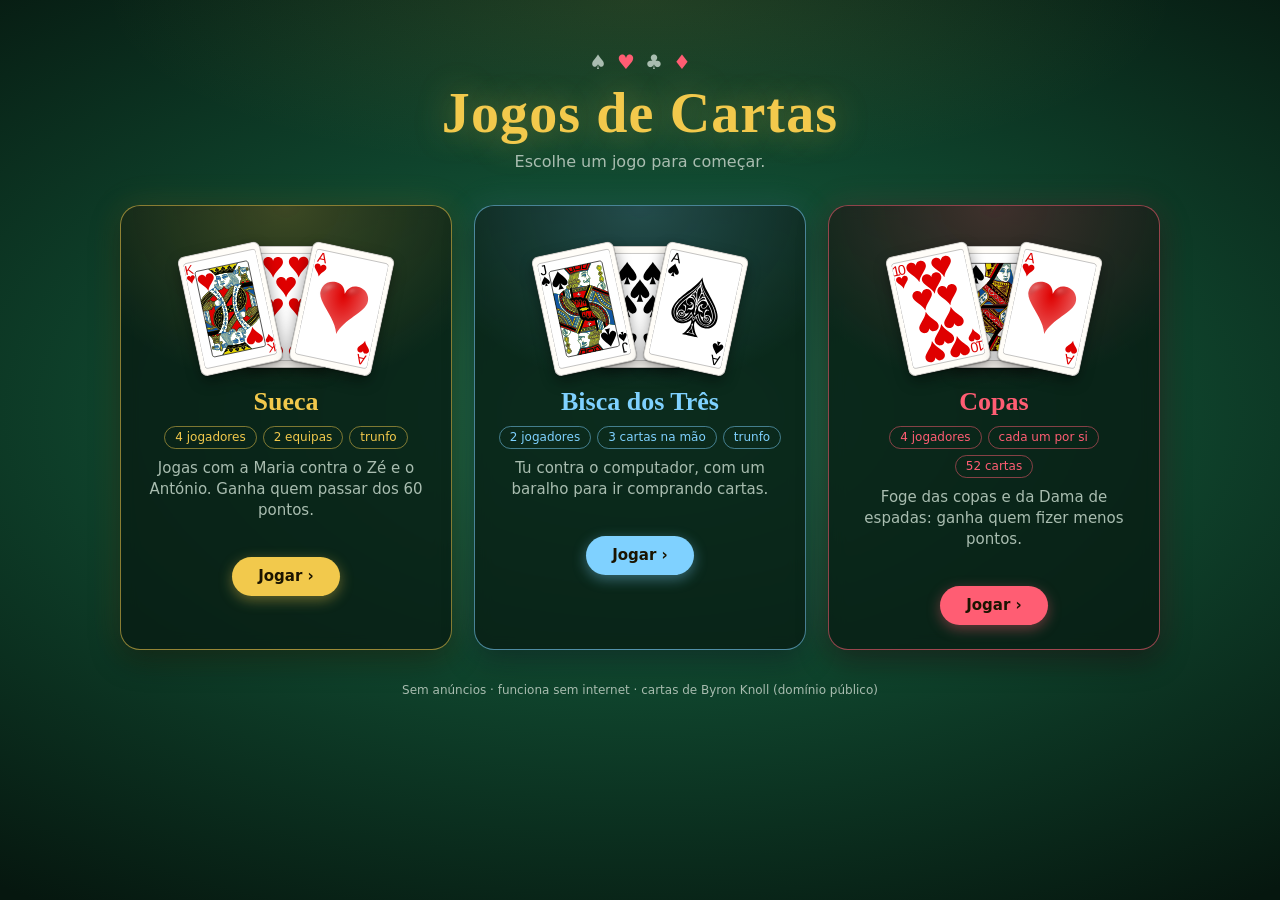
==== index.html @ 2466d824 "Jogos de cartas: Sueca, Bisca dos Três e Copas Web app estática com painel de escolha de jogo, sem a" ====
<!doctype html>
<html lang="pt-PT">
<head>
<meta charset="utf-8">
<meta name="viewport" content="width=device-width, initial-scale=1, viewport-fit=cover">
<meta name="theme-color" content="#06170f">
<title>Jogos de Cartas</title>
<link rel="stylesheet" href="style.css">
</head>
<body class="painel">

<header class="capa">
  <div class="naipes" aria-hidden="true">♠<b>♥</b>♣<b>♦</b></div>
  <h1>Jogos de Cartas</h1>
  <p>Escolhe um jogo para começar.</p>
</header>

<main class="jogos-lista">
  <a class="jogo sueca-t" href="sueca.html">
    <span class="leque" aria-hidden="true">
      <span class="carta"><img src="cartas/king_of_hearts.svg" alt=""></span>
      <span class="carta"><img src="cartas/7_of_hearts.svg" alt=""></span>
      <span class="carta"><img src="cartas/ace_of_hearts.svg" alt=""></span>
    </span>
    <span class="info">
      <h2>Sueca</h2>
      <span class="chips"><i>4 jogadores</i><i>2 equipas</i><i>trunfo</i></span>
      <p>Jogas com a Maria contra o Zé e o António. Ganha quem passar dos 60 pontos.</p>
      <span class="guardado" id="res-sueca"></span>
      <span class="jogar">Jogar ›</span>
    </span>
  </a>

  <a class="jogo bisca-t" href="bisca.html">
    <span class="leque" aria-hidden="true">
      <span class="carta"><img src="cartas/jack_of_spades.svg" alt=""></span>
      <span class="carta"><img src="cartas/7_of_spades.svg" alt=""></span>
      <span class="carta"><img src="cartas/ace_of_spades.svg" alt=""></span>
    </span>
    <span class="info">
      <h2>Bisca dos Três</h2>
      <span class="chips"><i>2 jogadores</i><i>3 cartas na mão</i><i>trunfo</i></span>
      <p>Tu contra o computador, com um baralho para ir comprando cartas.</p>
      <span class="guardado" id="res-bisca"></span>
      <span class="jogar">Jogar ›</span>
    </span>
  </a>

  <a class="jogo copas-t" href="copas.html">
    <span class="leque" aria-hidden="true">
      <span class="carta"><img src="cartas/10_of_hearts.svg" alt=""></span>
      <span class="carta"><img src="cartas/queen_of_spades.svg" alt=""></span>
      <span class="carta"><img src="cartas/ace_of_hearts.svg" alt=""></span>
    </span>
    <span class="info">
      <h2>Copas</h2>
      <span class="chips"><i>4 jogadores</i><i>cada um por si</i><i>52 cartas</i></span>
      <p>Foge das copas e da Dama de espadas: ganha quem fizer menos pontos.</p>
      <span class="guardado" id="res-copas"></span>
      <span class="jogar">Jogar ›</span>
    </span>
  </a>
</main>

<footer class="rodape">Sem anúncios · funciona sem internet · cartas de Byron Knoll (domínio público)</footer>

<script>
  // Mostra o resultado guardado de cada jogo, se houver um a decorrer.
  const guardado = (chave) => { try { return JSON.parse(localStorage.getItem(chave)); } catch { return null; } };
  const mostrar = (id, texto) => { document.getElementById(id).textContent = `A decorrer: ${texto}`; };
  for (const [chave, id, a, b] of [['sueca-v1', 'res-sueca', 'Nós', 'Eles'], ['bisca-v1', 'res-bisca', 'Tu', 'PC']]) {
    const d = guardado(chave);
    if (d && Array.isArray(d.jogos) && d.jogos[0] + d.jogos[1] > 0) mostrar(id, `${a} ${d.jogos[0] | 0} – ${d.jogos[1] | 0} ${b}`);
  }
  const copas = guardado('copas-v1');
  if (copas && Array.isArray(copas.totais) && copas.ronda > 0) mostrar('res-copas', `ronda ${(copas.ronda | 0) + 1} · tens ${copas.totais[0] | 0} pontos`);
</script>
</body>
</html>
---- style.css ----
:root {
  --fundo: #06170f;
  --painel: rgba(8, 28, 19, .8);
  --linha: rgba(255, 255, 255, .14);
  --texto: #f3efe2;
  --texto-suave: #a9bdb0;
  --ouro: #f2c94c;
  --nos: #7fd1ff;
  --eles: #ffab91;
  --perigo: #ff7b6b;
  --copas: #ff5d73;
  --carta-fundo: #fffdf8;
  --tom: var(--ouro);
  --serifa: Georgia, "Times New Roman", serif;
  --cw: clamp(48px, min(13vw, (100dvh - 390px) * 0.2), 124px);
}

/* Derivados de --cw, recalculados em cada elemento para que cartas pequenas mantenham a proporção. */
* {
  box-sizing: border-box;
  --ch: calc(var(--cw) * 1.4523);
  --raio: calc(var(--cw) * 0.085);
}

html, body { height: 100%; margin: 0; }

body {
  display: grid;
  grid-template-rows: auto 1fr auto auto;
  height: 100dvh;
  overflow: hidden;
  background:
    radial-gradient(ellipse 60% 28% at 50% 0%, rgba(242, 201, 76, .1), transparent 70%),
    radial-gradient(ellipse 85% 65% at 50% 46%, #1c6d47 0%, #0f432c 48%, var(--fundo) 100%),
    var(--fundo);
  background-attachment: fixed;
  color: var(--texto);
  font: 15px/1.4 system-ui, -apple-system, "Segoe UI", Roboto, sans-serif;
  -webkit-tap-highlight-color: transparent;
  user-select: none;
}

button { font: inherit; color: inherit; cursor: pointer; }
button:focus-visible, a:focus-visible { outline: 3px solid var(--ouro); outline-offset: 2px; }

/* ---------- Painéis de vidro (o mesmo estilo dos ecrãs de fim de partida) ---------- */
.trunfo, .placar, .passe, .jogo, dialog {
  border: 1.5px solid color-mix(in srgb, var(--tom) 55%, transparent);
  border-radius: 16px;
  background:
    radial-gradient(ellipse 90% 55% at 50% 0%, color-mix(in srgb, var(--tom) 22%, transparent), transparent 75%),
    var(--painel);
  box-shadow: 0 10px 30px rgba(0, 0, 0, .45), 0 0 34px color-mix(in srgb, var(--tom) 14%, transparent);
  backdrop-filter: blur(8px);
}

/* ---------- Barra superior ---------- */
.barra {
  display: flex;
  align-items: center;
  justify-content: space-between;
  flex-wrap: wrap;
  gap: 6px 16px;
  padding: 9px 16px;
  background: rgba(4, 16, 10, .72);
  border-bottom: 1px solid rgba(242, 201, 76, .28);
  box-shadow: 0 4px 18px rgba(0, 0, 0, .35);
  backdrop-filter: blur(10px);
  z-index: 2;
}
.marca { display: flex; align-items: center; gap: 12px; }
.barra h1 {
  margin: 0;
  font: 700 23px/1 var(--serifa);
  letter-spacing: .03em;
  color: var(--ouro);
  text-shadow: 0 0 18px rgba(242, 201, 76, .35);
}
.voltar, .acoes button {
  padding: 6px 12px;
  border: 1px solid var(--linha);
  border-radius: 999px;
  background: rgba(255, 255, 255, .06);
  color: var(--texto);
  font-size: 13px;
  text-decoration: none;
  white-space: nowrap;
  transition: background .15s, border-color .15s, color .15s, transform .15s;
}
.voltar:hover, .acoes button:hover:not(:disabled) {
  background: rgba(242, 201, 76, .12);
  border-color: var(--ouro);
  color: var(--ouro);
}
.acoes button:active:not(:disabled) { transform: scale(.96); }
.acoes { display: flex; gap: 6px; }
.acoes button:disabled { opacity: .38; cursor: default; }

/* ---------- Cartas ---------- */
.carta {
  display: block;
  width: var(--cw);
  height: var(--ch);
  padding: calc(var(--cw) * 0.05);
  border: 1px solid rgba(0, 0, 0, .22);
  border-radius: var(--raio);
  background: var(--carta-fundo);
  box-shadow: 0 1px 1px rgba(0, 0, 0, .3), 0 6px 14px rgba(0, 0, 0, .38);
  flex: none;
}
.carta img { display: block; width: 100%; height: 100%; pointer-events: none; }
.carta.mini { --cw: clamp(54px, 11dvh, 78px); }

.costas {
  display: grid;
  place-items: center;
  width: calc(var(--cw) * 0.55);
  height: calc(var(--ch) * 0.55);
  border: 2px solid rgba(255, 253, 248, .92);
  border-radius: calc(var(--raio) * 0.7);
  background:
    repeating-linear-gradient(45deg, transparent 0 4px, rgba(255, 255, 255, .14) 4px 5px),
    repeating-linear-gradient(-45deg, transparent 0 4px, rgba(255, 255, 255, .14) 4px 5px),
    linear-gradient(150deg, #b12a3d, #6a1320);
  box-shadow: 0 6px 14px rgba(0, 0, 0, .4), 2px 2px 0 -1px #6d1620, 4px 4px 0 -2px #4c0e16;
}
.costas b {
  min-width: 1.7em;
  padding: 1px 5px;
  border-radius: 999px;
  background: rgba(0, 0, 0, .62);
  font-size: 12px;
  text-align: center;
}
.costas.vazio { visibility: hidden; }
.costas.grande { width: var(--cw); height: var(--ch); border-radius: var(--raio); }
.costas.grande b { font-size: 14px; }

/* ---------- Mesa ---------- */
.mesa {
  position: relative;
  display: grid;
  grid-template-columns: minmax(0, 1fr) auto minmax(0, 1fr);
  grid-template-rows: auto 1fr;
  align-items: center;
  justify-items: center;
  gap: 6px;
  padding: 10px 16px 0;
  min-height: 0;
}
.lugar { display: flex; align-items: center; gap: 8px; }
.lugar.topo { grid-column: 1 / -1; grid-row: 1; }
.lugar.esquerda, .lugar.direita { flex-direction: column; }
.lugar.esquerda { grid-column: 1; grid-row: 2; }
.lugar.direita { grid-column: 3; grid-row: 2; }

.nome, .estado {
  padding: 4px 13px;
  border: 1.5px solid var(--linha);
  border-radius: 999px;
  background: rgba(4, 16, 10, .62);
  font-weight: 600;
  backdrop-filter: blur(6px);
  transition: border-color .2s, box-shadow .2s, color .2s;
}
.nome { white-space: nowrap; }
.nome small { font-weight: 400; color: var(--texto-suave); }
.lugar.ativo .nome, .eu.ativo .estado {
  border-color: var(--ouro);
  color: var(--ouro);
  animation: pulsa 1.4s ease-in-out infinite;
}
.lugar.ativo .nome small { color: inherit; opacity: .8; }
@keyframes pulsa {
  0%, 100% { box-shadow: 0 0 8px rgba(242, 201, 76, .35); }
  50% { box-shadow: 0 0 20px rgba(242, 201, 76, .75); }
}

.vaza {
  grid-column: 2;
  grid-row: 2;
  position: relative;
  width: calc(var(--cw) * 3.3);
  height: calc(var(--ch) * 2.15);
}
/* Anel decorativo no centro da mesa. */
.vaza::before {
  content: "";
  position: absolute;
  inset: calc(var(--ch) * -0.3) calc(var(--cw) * -1.1);
  border: 1px solid rgba(242, 201, 76, .16);
  border-radius: 50%;
  background: radial-gradient(ellipse, rgba(255, 255, 255, .06), transparent 68%);
  box-shadow: inset 0 0 50px rgba(0, 0, 0, .22);
  pointer-events: none;
}
.vaza.dupla { width: calc(var(--cw) * 1.2); }
.vaza.dupla::before { inset: calc(var(--ch) * -0.3) calc(var(--cw) * -2.3); }

.slot { position: absolute; transition: transform .4s ease-in, opacity .4s ease-in; }
.slot.s0 { left: 50%; bottom: 0; margin-left: calc(var(--cw) / -2); }
.slot.s2 { left: 50%; top: 0; margin-left: calc(var(--cw) / -2); }
.slot.s1 { right: 0; top: 50%; margin-top: calc(var(--ch) / -2); }
.slot.s3 { left: 0; top: 50%; margin-top: calc(var(--ch) / -2); }

.slot .carta { animation: entra .3s cubic-bezier(.2, 1.2, .4, 1) both; transition: box-shadow .2s, transform .2s; }
.slot.s0 .carta { --de: 0, 90%; }
.slot.s1 .carta { --de: 110%, 0; }
.slot.s2 .carta { --de: 0, -90%; }
.slot.s3 .carta { --de: -110%, 0; }
@keyframes entra {
  from { transform: translate(var(--de)) scale(.9); opacity: 0; }
}
.slot.ganha { z-index: 1; }
.slot.ganha .carta {
  transform: scale(1.06);
  box-shadow: 0 0 0 3px var(--ouro), 0 0 26px rgba(242, 201, 76, .7), 0 8px 18px rgba(0, 0, 0, .5);
}

.vaza.recolhe .slot { opacity: 0; }
.vaza.para-0 .slot { transform: translateY(calc(var(--ch) * 1.2)) scale(.6); }
.vaza.para-1 .slot { transform: translateX(calc(var(--cw) * 2)) scale(.6); }
.vaza.para-2 .slot { transform: translateY(calc(var(--ch) * -1.2)) scale(.6); }
.vaza.para-3 .slot { transform: translateX(calc(var(--cw) * -2)) scale(.6); }

.trunfo {
  grid-column: 3;
  grid-row: 1;
  justify-self: end;
  align-self: start;
  display: flex;
  flex-direction: column;
  align-items: center;
  gap: 6px;
  padding: 10px 14px;
  font-size: 15px;
  text-align: center;
}
.trunfo .rotulo, .passe .rotulo {
  font-size: 13px;
  font-weight: 700;
  text-transform: uppercase;
  letter-spacing: .12em;
  color: var(--tom);
}
.trunfo .detalhe { color: var(--texto-suave); max-width: 15em; white-space: nowrap; }

/* ---------- Jogador ---------- */
.eu { display: flex; flex-direction: column; align-items: center; padding: 0 16px 10px; }
.estado { margin: 6px 0 8px; min-height: 1.4em; text-align: center; }

.mao {
  --passo: min(var(--cw) * 0.66, (100vw - 32px - var(--cw)) / var(--espacos, 9));
  display: flex;
  justify-content: center;
  width: 100%;
  min-height: var(--ch);
  padding-top: calc(var(--ch) * 0.12);
}
.mao .carta {
  position: relative; /* as cartas escurecidas usam filter; sem isto ficavam por cima das jogáveis */
  margin-left: calc(var(--passo) - var(--cw));
  transition: transform .14s, filter .14s, box-shadow .14s;
  cursor: default;
}
.mao .carta:first-child { margin-left: 0; }
.mao .carta.jogavel { cursor: pointer; transform: translateY(-5%); z-index: 1; }
.mao .carta.jogavel:hover,
.mao .carta.jogavel:focus-visible {
  transform: translateY(-16%);
  z-index: 2;
  box-shadow: 0 0 0 2px var(--ouro), 0 0 22px rgba(242, 201, 76, .55), 0 14px 24px rgba(0, 0, 0, .45);
}
.mao .carta.proibida { filter: brightness(.5) saturate(.6); }
.mao .carta.recebida { box-shadow: 0 0 0 3px var(--nos), 0 0 20px rgba(127, 209, 255, .6), 0 6px 14px rgba(0, 0, 0, .4); }
.mao .carta.nova { animation: compra .35s ease-out; }
@keyframes compra {
  from { transform: translateY(-60%); opacity: 0; }
}
.mao.dar .carta { animation: dar .3s cubic-bezier(.2, 1.1, .4, 1) both; animation-delay: calc(var(--i, 0) * 30ms); }
@keyframes dar {
  from { transform: translateY(70%) rotate(8deg); opacity: 0; }
}

/* ---------- Pontuação (fundo da janela) ---------- */
.placar {
  display: flex;
  align-items: center;
  justify-content: center;
  flex-wrap: wrap;
  gap: 6px 18px;
  width: fit-content;
  max-width: calc(100vw - 20px);
  margin: 0 auto max(10px, env(safe-area-inset-bottom));
  padding: 8px 22px 10px;
}
.equipa { display: flex; align-items: baseline; gap: 12px; }
.equipa.eles { flex-direction: row-reverse; }
.equipa .rotulo { font-size: 15px; font-weight: 700; text-transform: uppercase; letter-spacing: .1em; }
.equipa .pontos { font: 700 34px/1 var(--serifa); font-variant-numeric: tabular-nums; }
.equipa .pontos small { margin-left: 4px; font: 600 14px/1 system-ui, sans-serif; color: var(--texto-suave); }
.equipa .jogos {
  align-self: center;
  padding: 2px 10px;
  border: 1.5px solid currentColor;
  border-radius: 999px;
  font-size: 13px;
  white-space: nowrap;
}
.equipa .jogos::before { content: "Jogos "; opacity: .8; }
.equipa.nos { color: var(--nos); }
.equipa.eles { color: var(--eles); }
.sep { color: var(--texto-suave); }
.placar > .sep { font-size: 24px; }

.placar-barra {
  position: relative;
  display: flex;
  justify-content: space-between;
  flex-basis: 100%;
  height: 6px;
  border-radius: 999px;
  background: rgba(255, 255, 255, .12);
  overflow: hidden;
}
.placar-barra span { height: 100%; transition: width .5s cubic-bezier(.2, .8, .2, 1); }
.placar-barra span:first-child { background: var(--nos); }
.placar-barra span:nth-child(2) { background: var(--eles); }
.placar-barra i { position: absolute; left: 50%; top: 0; width: 2px; height: 100%; margin-left: -1px; background: rgba(255, 255, 255, .7); }

/* Copas: quatro jogadores, cada um por si. */
.placar.quatro { gap: 6px 26px; padding: 8px 26px; }
.jog { display: flex; flex-direction: column; align-items: center; min-width: 58px; color: var(--texto); }
.jog.eu { color: var(--nos); }
.jog .rotulo { font-size: 12px; font-weight: 700; text-transform: uppercase; letter-spacing: .1em; opacity: .85; }
.jog .total { font: 700 30px/1.05 var(--serifa); font-variant-numeric: tabular-nums; }
.jog .ronda { font-size: 13px; color: var(--texto-suave); font-variant-numeric: tabular-nums; }
.jog .ronda.tem { color: var(--copas); font-weight: 700; }

/* ---------- Bisca dos Três ---------- */
.bisca .mao { --passo: calc(var(--cw) * 1.12); }
.baralho {
  grid-column: 1;
  grid-row: 2;
  justify-self: end;
  margin-right: calc(var(--cw) * 0.4);
  position: relative;
  z-index: 1;
  width: calc(var(--cw) * 1.75);
  height: var(--ch);
}
.baralho .costas { position: absolute; left: 0; top: 0; }
.baralho .carta {
  position: absolute;
  left: calc(var(--cw) * 0.55);
  top: 0;
  transform: rotate(90deg);
}
.baralho.so-trunfo .costas, .baralho.vazio { visibility: hidden; }
.baralho.so-trunfo .carta { visibility: visible; }

/* ---------- Copas ---------- */
.copas { --tom: var(--copas); }
.copas .mao { --espacos: 12; }
.coracao {
  font-size: clamp(40px, 9dvh, 64px);
  line-height: 1;
  color: rgba(255, 255, 255, .22);
  transition: color .4s, text-shadow .4s, transform .4s;
}
.coracao.aberta {
  color: var(--copas);
  text-shadow: 0 0 22px rgba(255, 93, 115, .8);
  transform: scale(1.12);
}

/* Quadro com as cartas escolhidas para passar, no centro da mesa. */
.passe {
  --tom: var(--ouro);
  grid-column: 2;
  grid-row: 2;
  z-index: 1;
  display: flex;
  flex-direction: column;
  align-items: center;
  gap: 12px;
  padding: 14px 18px 16px;
  animation: fim-entra .3s cubic-bezier(.2, 1.3, .4, 1) both;
}
.passe[hidden] { display: none; }
.passe-cartas { display: flex; gap: calc(var(--cw) * 0.14); }
.passe-slot {
  width: var(--cw);
  height: var(--ch);
  border: 2px dashed rgba(255, 255, 255, .3);
  border-radius: var(--raio);
  background: rgba(255, 255, 255, .04);
}
.passe-slot.cheio { border-color: transparent; background: none; }
.passe-slot .carta {
  --de: 0, 70%;
  margin: -2px;
  cursor: pointer;
  animation: entra .25s cubic-bezier(.2, 1.2, .4, 1) both;
  transition: transform .14s, box-shadow .14s;
  box-shadow: 0 0 0 2px var(--ouro), 0 0 18px rgba(242, 201, 76, .45), 0 6px 14px rgba(0, 0, 0, .4);
}
.passe-slot .carta:hover { transform: translateY(6%) scale(.96); box-shadow: 0 0 0 2px var(--perigo), 0 6px 14px rgba(0, 0, 0, .4); }

/* ---------- Botão principal ---------- */
.principal {
  padding: 10px 24px;
  border: 0;
  border-radius: 999px;
  background: linear-gradient(180deg, #f8da6c, #e8b737);
  color: #2a2100;
  font-weight: 700;
  white-space: nowrap;
  box-shadow: 0 4px 14px rgba(242, 201, 76, .35), inset 0 1px 0 rgba(255, 255, 255, .5);
  transition: transform .15s, filter .15s, box-shadow .15s;
}
.principal:hover:not(:disabled) { transform: translateY(-2px); filter: brightness(1.06); box-shadow: 0 8px 20px rgba(242, 201, 76, .45); }
.principal:active:not(:disabled) { transform: scale(.97); }
.principal:disabled { opacity: .45; cursor: default; box-shadow: none; }

/* ---------- Diálogos ---------- */
dialog {
  --tom: var(--ouro);
  width: min(480px, calc(100vw - 32px));
  max-height: calc(100dvh - 32px);
  padding: 24px;
  background-color: #0c2a1c;
  color: var(--texto);
  user-select: text;
}
dialog[open] { animation: fim-entra .3s cubic-bezier(.2, 1.3, .4, 1) both; }
dialog::backdrop { background: rgba(2, 10, 6, .68); backdrop-filter: blur(3px); }
dialog h2 { margin: 0 0 12px; font: 700 24px/1.2 var(--serifa); color: var(--ouro); text-align: center; }
dialog ul { padding-left: 1.2em; margin: 0 0 14px; }
dialog li { margin-bottom: 7px; }
dialog li::marker { color: var(--ouro); }
dialog p { margin: 0 0 12px; }
dialog form { text-align: center; }
.creditos { font-size: 12px; color: var(--texto-suave); text-align: center; }
#ultima-texto { text-align: center; }

.ultima { display: flex; justify-content: center; gap: 8px; margin-bottom: 12px; --cw: min(76px, (100vw - 120px) / 4); }
.ultima figure { margin: 0; text-align: center; font-size: 12px; color: var(--texto-suave); }
.ultima figcaption { margin-top: 6px; }
.ultima .ganhou { color: var(--ouro); font-weight: 700; }
.ultima .ganhou .carta { box-shadow: 0 0 0 3px var(--ouro), 0 0 18px rgba(242, 201, 76, .6); }

/* ---------- Fim de partida ---------- */
dialog.fim {
  --tom: var(--texto-suave);
  width: min(420px, calc(100vw - 32px));
  padding: 0;
  overflow: visible;
  border-width: 2px;
  border-color: color-mix(in srgb, var(--tom) 70%, transparent);
  background:
    radial-gradient(ellipse 90% 55% at 50% 0%, color-mix(in srgb, var(--tom) 32%, transparent), transparent 75%),
    #10301f;
  box-shadow: 0 16px 48px rgba(0, 0, 0, .6), 0 0 60px color-mix(in srgb, var(--tom) 30%, transparent);
  text-align: center;
  user-select: none;
  animation: none;
}
dialog.fim.vitoria, dialog.fim.campeao { --tom: var(--ouro); }
dialog.fim.derrota, dialog.fim.eliminado { --tom: var(--perigo); }
dialog.fim.vitoria::backdrop, dialog.fim.campeao::backdrop { background: rgba(20, 40, 10, .6); }
dialog.fim.derrota::backdrop, dialog.fim.eliminado::backdrop { background: rgba(30, 5, 5, .72); }

.fim-corpo {
  display: flex;
  flex-direction: column;
  align-items: center;
  gap: 12px;
  padding: 26px 22px 24px;
  animation: fim-entra .45s cubic-bezier(.2, 1.5, .4, 1) both;
}
.derrota .fim-corpo, .eliminado .fim-corpo { animation: fim-abana .6s ease-out both; }
.fim-corpo p { margin: 0; }
@keyframes fim-entra {
  from { transform: scale(.7); opacity: 0; }
}
@keyframes fim-abana {
  0% { transform: translateY(-30px); opacity: 0; }
  30% { transform: translateX(-10px); opacity: 1; }
  45% { transform: translateX(9px); }
  60% { transform: translateX(-6px); }
  75% { transform: translateX(4px); }
  100% { transform: none; }
}

.fim-icone {
  font-size: 68px;
  line-height: 1;
  filter: drop-shadow(0 4px 10px rgba(0, 0, 0, .5));
}
.vitoria .fim-icone, .campeao .fim-icone { animation: fim-salta 1.1s ease-in-out .3s infinite alternate; }
.campeao .fim-icone { font-size: 88px; }
.derrota .fim-icone, .eliminado .fim-icone { animation: fim-murcha 2.4s ease-in-out .5s infinite alternate; }
@keyframes fim-salta {
  from { transform: translateY(0) rotate(-8deg) scale(1); }
  to { transform: translateY(-10px) rotate(8deg) scale(1.12); }
}
@keyframes fim-murcha {
  from { transform: none; }
  to { transform: translateY(5px) rotate(-7deg) scale(.94); }
}

dialog.fim h2 { margin: 0; font-size: 28px; color: var(--tom); text-wrap: balance; }
dialog.fim.empate h2 { color: var(--texto); }
.fim-etiqueta {
  padding: 3px 14px;
  border-radius: 999px;
  background: var(--tom);
  color: #1b1400;
  font-weight: 800;
  text-transform: uppercase;
  letter-spacing: .1em;
  transform: rotate(-3deg);
}

.fim-placar { display: flex; align-items: flex-end; justify-content: center; gap: 18px; margin-top: 4px; }
.fim-placar .lado { display: flex; flex-direction: column; align-items: center; min-width: 96px; opacity: .6; }
.fim-placar .lado.maior { opacity: 1; }
.fim-placar .quem { font-size: 12px; text-transform: uppercase; letter-spacing: .1em; }
.fim-placar .num { font: 700 44px/1 var(--serifa); font-variant-numeric: tabular-nums; transition: font-size .3s; }
.fim-placar .maior .num { font-size: 64px; }
.fim-placar .nos { color: var(--nos); }
.fim-placar .eles { color: var(--eles); }
.fim-placar .sep { font-size: 30px; padding-bottom: 8px; }

.fim-barra {
  position: relative;
  width: 100%;
  height: 10px;
  border-radius: 999px;
  background: var(--eles);
  overflow: hidden;
}
.fim-barra span {
  display: block;
  height: 100%;
  background: var(--nos);
  border-right: 2px solid #10301f;
  transition: width .9s cubic-bezier(.2, .8, .2, 1);
}
.fim-barra i { position: absolute; left: 50%; top: 0; width: 2px; height: 100%; margin-left: -1px; background: rgba(0, 0, 0, .55); }

.fim-jogos { display: flex; align-items: center; justify-content: center; gap: 10px; font-size: 13px; color: var(--texto-suave); }
.pips { display: flex; gap: 5px; }
.pips.eles { flex-direction: row-reverse; margin-left: 8px; }
.pips i { width: 14px; height: 14px; border-radius: 50%; border: 2px solid currentColor; opacity: .45; }
.pips.nos { color: var(--nos); }
.pips.eles { color: var(--eles); }
.pips i.cheio { background: currentColor; opacity: 1; }
.pips i.novo { animation: fim-pip .5s cubic-bezier(.2, 2, .4, 1) 1s both; }
@keyframes fim-pip {
  from { transform: scale(0); }
  60% { transform: scale(1.7); box-shadow: 0 0 14px currentColor; }
}

/* Tabela de classificação (Copas). */
.fim-tabela { display: grid; gap: 7px; width: 100%; }
.fim:not(.tabela) .fim-tabela,
.fim.tabela .fim-placar, .fim.tabela .fim-barra, .fim.tabela .fim-jogos { display: none; }
.linha {
  display: grid;
  grid-template-columns: 5.2em 2.6em 1fr 2.4em;
  align-items: center;
  gap: 8px;
  padding: 7px 12px;
  border: 1.5px solid transparent;
  border-radius: 12px;
  background: rgba(255, 255, 255, .06);
  text-align: left;
}
.linha.eu { border-color: var(--nos); color: var(--nos); }
.linha .quem { font-weight: 700; }
.linha .mais { color: var(--texto-suave); font-variant-numeric: tabular-nums; }
.linha .mais.tem { color: var(--copas); font-weight: 700; }
.linha .trilho { height: 8px; border-radius: 999px; background: rgba(255, 255, 255, .12); overflow: hidden; }
.linha .trilho span { display: block; height: 100%; border-radius: 999px; background: var(--eles); transition: width .9s cubic-bezier(.2, .8, .2, 1); }
.linha.eu .trilho span { background: var(--nos); }
.linha .total { font: 700 22px/1 var(--serifa); text-align: right; font-variant-numeric: tabular-nums; }

dialog.fim .principal { margin-top: 6px; padding: 11px 30px; font-size: 16px; }
.derrota .principal, .eliminado .principal { background: var(--texto); box-shadow: none; }

.confetes { position: fixed; inset: 0; overflow: hidden; pointer-events: none; }
.confetes i {
  position: absolute;
  top: -24px;
  border-radius: 2px;
  animation: fim-confete linear both;
}
@keyframes fim-confete {
  to { transform: translate(var(--desvio), 110vh) rotate(var(--voltas)) rotateX(3turn); }
}

/* ---------- Painel de jogos ---------- */
body.painel {
  display: block;
  height: auto;
  min-height: 100dvh;
  overflow: auto;
  padding: 0 16px 28px;
}
.capa { text-align: center; padding: 48px 0 32px; }
.capa .naipes { font-size: 20px; letter-spacing: .5em; margin-right: -.5em; color: var(--texto-suave); }
.capa .naipes b { color: var(--copas); font-weight: 400; }
.capa h1 {
  margin: 8px 0 8px;
  font: 700 clamp(34px, 7vw, 56px)/1.05 var(--serifa);
  letter-spacing: .02em;
  color: var(--ouro);
  text-shadow: 0 0 34px rgba(242, 201, 76, .4);
}
.capa p { margin: 0; color: var(--texto-suave); font-size: 16px; }

.jogos-lista {
  display: grid;
  grid-template-columns: repeat(auto-fit, minmax(min(100%, 260px), 1fr));
  gap: 22px;
  max-width: 1040px;
  margin: 0 auto;
}
.jogo {
  --cw: 84px;
  display: flex;
  flex-direction: column;
  align-items: center;
  gap: 18px;
  padding: 30px 22px 24px;
  border-radius: 20px;
  color: var(--texto);
  text-decoration: none;
  transition: transform .2s cubic-bezier(.2, 1.2, .4, 1), box-shadow .2s, border-color .2s;
  animation: sobe .5s cubic-bezier(.2, 1, .4, 1) both;
}
.jogo:nth-child(2) { animation-delay: .08s; }
.jogo:nth-child(3) { animation-delay: .16s; }
@keyframes sobe {
  from { transform: translateY(24px); opacity: 0; }
}
.jogo.bisca-t { --tom: var(--nos); }
.jogo.copas-t { --tom: var(--copas); }
.jogo:hover {
  transform: translateY(-6px);
  border-color: var(--tom);
  box-shadow: 0 18px 40px rgba(0, 0, 0, .5), 0 0 50px color-mix(in srgb, var(--tom) 32%, transparent);
}
.leque { display: flex; height: calc(var(--ch) * 1.08); padding-top: calc(var(--ch) * 0.08); }
.leque .carta { margin-left: calc(var(--cw) * -0.55); transform-origin: 50% 120%; transition: transform .2s cubic-bezier(.2, 1.2, .4, 1); }
.leque .carta:first-child { margin-left: 0; transform: rotate(-12deg); }
.leque .carta:last-child { transform: rotate(12deg); }
.jogo:hover .leque .carta:first-child { transform: rotate(-19deg); }
.jogo:hover .leque .carta:nth-child(2) { transform: translateY(-6%); }
.jogo:hover .leque .carta:last-child { transform: rotate(19deg); }
.info { display: flex; flex-direction: column; align-items: center; gap: 9px; text-align: center; }
.info h2 { margin: 0; font: 700 26px/1.2 var(--serifa); color: var(--tom); }
.info p { margin: 0; color: var(--texto-suave); }
.chips { display: flex; flex-wrap: wrap; justify-content: center; gap: 6px; }
.chips i {
  padding: 2px 10px;
  border: 1px solid color-mix(in srgb, var(--tom) 50%, transparent);
  border-radius: 999px;
  font-size: 12px;
  font-style: normal;
  color: var(--tom);
}
.guardado { font-size: 13px; color: var(--texto); min-height: 1.4em; }
.jogar {
  padding: 9px 26px;
  border-radius: 999px;
  background: var(--tom);
  color: #1b1400;
  font-weight: 700;
  box-shadow: 0 4px 14px color-mix(in srgb, var(--tom) 40%, transparent);
}
.rodape { margin-top: 32px; text-align: center; font-size: 12px; color: var(--texto-suave); }

/* ---------- Ecrãs estreitos ---------- */
@media (max-width: 620px) {
  .barra { padding: 7px 12px; }
  .barra h1 { font-size: 18px; }
  .marca { gap: 8px; }
  .voltar, .acoes button { padding: 4px 9px; font-size: 12px; }
  .trunfo { padding: 6px 8px; }
  .trunfo .carta.mini { --cw: 54px; }
  .trunfo .detalhe { display: none; }
  .copas .trunfo .detalhe { display: block; font-size: 12px; }
  .lugar.topo { grid-column: 1 / 3; }
  .passe { padding: 10px 12px 12px; gap: 9px; }
  .placar { gap: 6px 10px; padding: 7px 14px 9px; }
  .equipa { gap: 7px; }
  .equipa .rotulo { font-size: 12px; }
  .equipa .pontos { font-size: 28px; }
  .equipa .pontos small { font-size: 12px; }
  .equipa .jogos::before { content: ""; }
  .placar.quatro { gap: 6px 14px; padding: 7px 16px; }
  .jog .total { font-size: 26px; }
}

@media (prefers-reduced-motion: reduce) {
  *, *::before, *::after { animation: none !important; transition: none !important; }
}
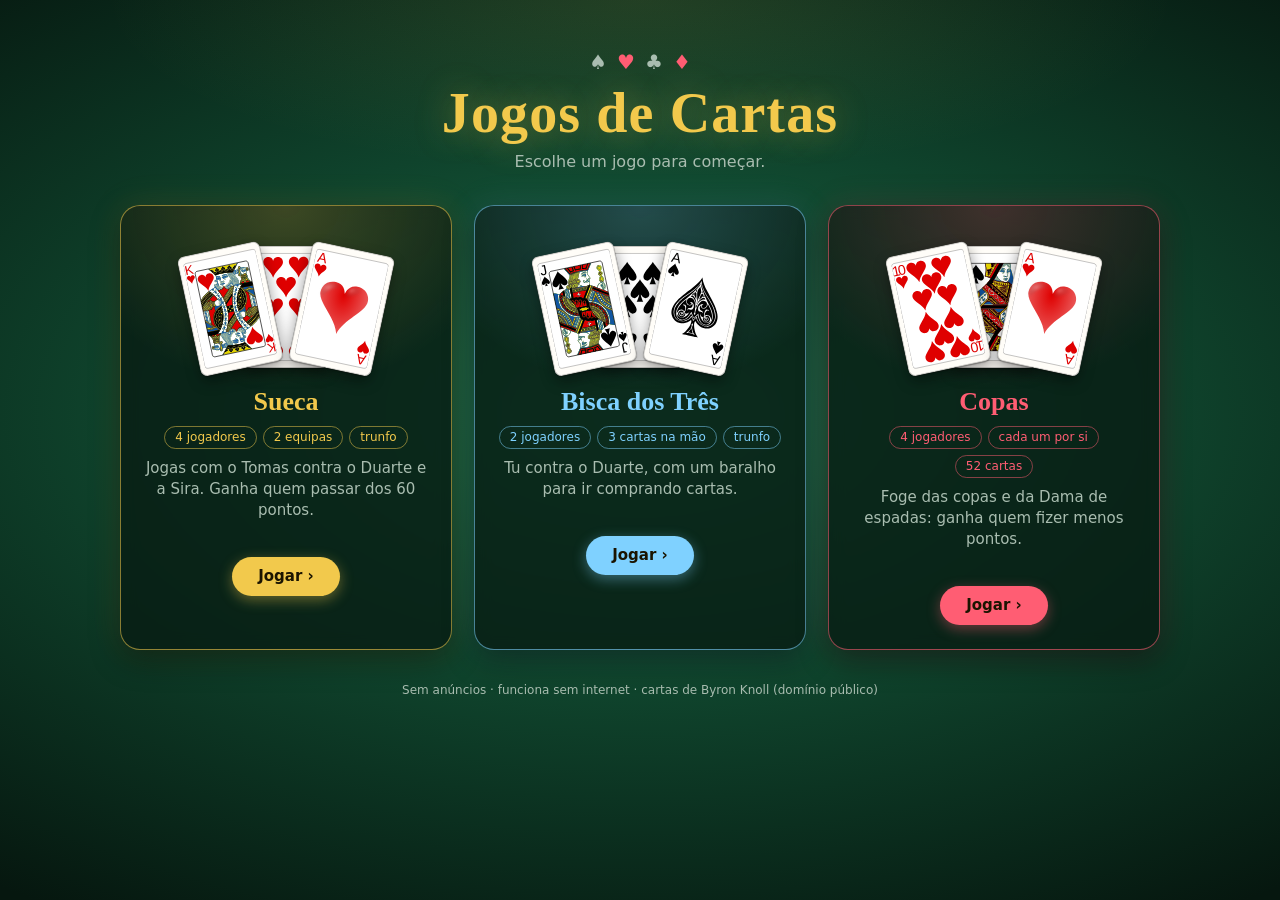
==== commit f35b94d3: "Muda os nomes dos jogadores para Noah, Duarte, Tomas e Sira Co-Authored-By: Claude Fable 5.2 <norepl" ====
--- a/index.html
+++ b/index.html
@@ -25,7 +25,7 @@
     <span class="info">
       <h2>Sueca</h2>
       <span class="chips"><i>4 jogadores</i><i>2 equipas</i><i>trunfo</i></span>
-      <p>Jogas com a Maria contra o Zé e o António. Ganha quem passar dos 60 pontos.</p>
+      <p>Jogas com o Tomas contra o Duarte e a Sira. Ganha quem passar dos 60 pontos.</p>
       <span class="guardado" id="res-sueca"></span>
       <span class="jogar">Jogar ›</span>
     </span>
@@ -40,7 +40,7 @@
     <span class="info">
       <h2>Bisca dos Três</h2>
       <span class="chips"><i>2 jogadores</i><i>3 cartas na mão</i><i>trunfo</i></span>
-      <p>Tu contra o computador, com um baralho para ir comprando cartas.</p>
+      <p>Tu contra o Duarte, com um baralho para ir comprando cartas.</p>
       <span class="guardado" id="res-bisca"></span>
       <span class="jogar">Jogar ›</span>
     </span>
@@ -68,7 +68,7 @@
   // Mostra o resultado guardado de cada jogo, se houver um a decorrer.
   const guardado = (chave) => { try { return JSON.parse(localStorage.getItem(chave)); } catch { return null; } };
   const mostrar = (id, texto) => { document.getElementById(id).textContent = `A decorrer: ${texto}`; };
-  for (const [chave, id, a, b] of [['sueca-v1', 'res-sueca', 'Nós', 'Eles'], ['bisca-v1', 'res-bisca', 'Tu', 'PC']]) {
+  for (const [chave, id, a, b] of [['sueca-v1', 'res-sueca', 'Nós', 'Eles'], ['bisca-v1', 'res-bisca', 'Noah', 'Duarte']]) {
     const d = guardado(chave);
     if (d && Array.isArray(d.jogos) && d.jogos[0] + d.jogos[1] > 0) mostrar(id, `${a} ${d.jogos[0] | 0} – ${d.jogos[1] | 0} ${b}`);
   }
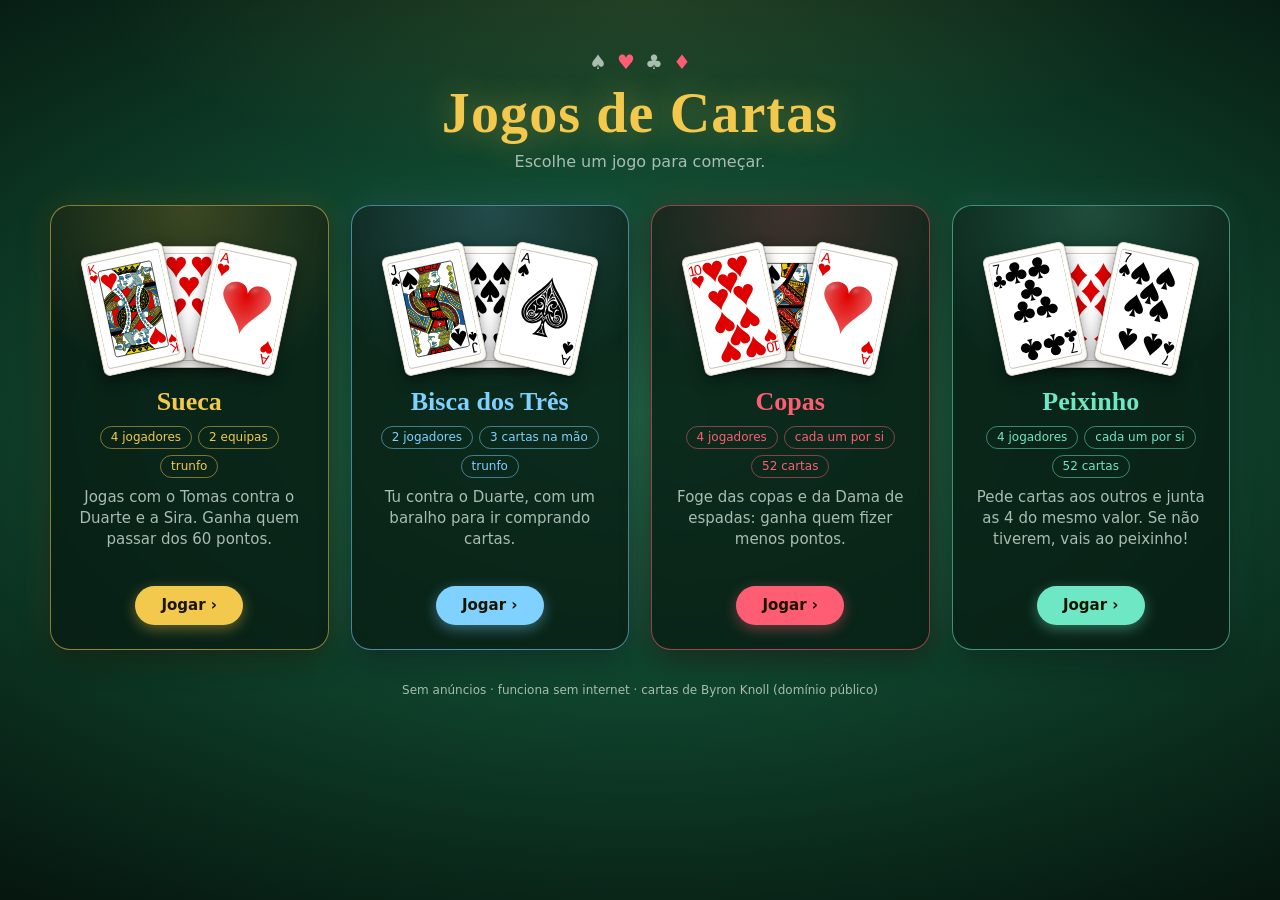
==== commit ac43ccc7: "Adiciona o jogo do Peixinho Quatro jogadores, 52 cartas: pedir cartas de um valor a um adversário, i" ====
--- a/index.html
+++ b/index.html
@@ -5,7 +5,7 @@
 <meta name="viewport" content="width=device-width, initial-scale=1, viewport-fit=cover">
 <meta name="theme-color" content="#06170f">
 <title>Jogos de Cartas</title>
-<link rel="stylesheet" href="style.css">
+<link rel="stylesheet" href="style.css?v=4">
 </head>
 <body class="painel">
 
@@ -60,6 +60,21 @@
       <span class="jogar">Jogar ›</span>
     </span>
   </a>
+
+  <a class="jogo peixinho-t" href="peixinho.html">
+    <span class="leque" aria-hidden="true">
+      <span class="carta"><img src="cartas/7_of_clubs.svg" alt=""></span>
+      <span class="carta"><img src="cartas/7_of_diamonds.svg" alt=""></span>
+      <span class="carta"><img src="cartas/7_of_spades.svg" alt=""></span>
+    </span>
+    <span class="info">
+      <h2>Peixinho</h2>
+      <span class="chips"><i>4 jogadores</i><i>cada um por si</i><i>52 cartas</i></span>
+      <p>Pede cartas aos outros e junta as 4 do mesmo valor. Se não tiverem, vais ao peixinho!</p>
+      <span class="guardado"></span>
+      <span class="jogar">Jogar ›</span>
+    </span>
+  </a>
 </main>
 
 <footer class="rodape">Sem anúncios · funciona sem internet · cartas de Byron Knoll (domínio público)</footer>
--- a/style.css
+++ b/style.css
@@ -9,6 +9,7 @@
   --eles: #ffab91;
   --perigo: #ff7b6b;
   --copas: #ff5d73;
+  --peixe: #6ee7c5;
   --carta-fundo: #fffdf8;
   --tom: var(--ouro);
   --serifa: Georgia, "Times New Roman", serif;
@@ -37,10 +38,12 @@
   color: var(--texto);
   font: 15px/1.4 system-ui, -apple-system, "Segoe UI", Roboto, sans-serif;
   -webkit-tap-highlight-color: transparent;
+  touch-action: manipulation;
   user-select: none;
 }
 
 button { font: inherit; color: inherit; cursor: pointer; }
+.t-curto { display: none; } /* textos curtos dos botões, só em ecrãs estreitos */
 button:focus-visible, a:focus-visible { outline: 3px solid var(--ouro); outline-offset: 2px; }
 
 /* ---------- Painéis de vidro (o mesmo estilo dos ecrãs de fim de partida) ---------- */
@@ -265,12 +268,19 @@
 }
 .mao .carta:first-child { margin-left: 0; }
 .mao .carta.jogavel { cursor: pointer; transform: translateY(-5%); z-index: 1; }
-.mao .carta.jogavel:hover,
 .mao .carta.jogavel:focus-visible {
   transform: translateY(-16%);
   z-index: 2;
   box-shadow: 0 0 0 2px var(--ouro), 0 0 22px rgba(242, 201, 76, .55), 0 14px 24px rgba(0, 0, 0, .45);
 }
+@media (hover: hover) {
+  .mao .carta.jogavel:hover {
+    transform: translateY(-16%);
+    z-index: 2;
+    box-shadow: 0 0 0 2px var(--ouro), 0 0 22px rgba(242, 201, 76, .55), 0 14px 24px rgba(0, 0, 0, .45);
+  }
+}
+.mao .carta.jogavel:active { transform: translateY(-10%) scale(.97); }
 .mao .carta.proibida { filter: brightness(.5) saturate(.6); }
 .mao .carta.recebida { box-shadow: 0 0 0 3px var(--nos), 0 0 20px rgba(127, 209, 255, .6), 0 6px 14px rgba(0, 0, 0, .4); }
 .mao .carta.nova { animation: compra .35s ease-out; }
@@ -405,7 +415,10 @@
   transition: transform .14s, box-shadow .14s;
   box-shadow: 0 0 0 2px var(--ouro), 0 0 18px rgba(242, 201, 76, .45), 0 6px 14px rgba(0, 0, 0, .4);
 }
+.passe-slot .carta:active { transform: scale(.94); }
+@media (hover: hover) {
 .passe-slot .carta:hover { transform: translateY(6%) scale(.96); box-shadow: 0 0 0 2px var(--perigo), 0 6px 14px rgba(0, 0, 0, .4); }
+}
 
 /* ---------- Botão principal ---------- */
 .principal {
@@ -623,9 +636,9 @@
 
 .jogos-lista {
   display: grid;
-  grid-template-columns: repeat(auto-fit, minmax(min(100%, 260px), 1fr));
+  grid-template-columns: repeat(auto-fit, minmax(min(100%, 240px), 1fr));
   gap: 22px;
-  max-width: 1040px;
+  max-width: 1180px;
   margin: 0 auto;
 }
 .jogo {
@@ -643,11 +656,13 @@
 }
 .jogo:nth-child(2) { animation-delay: .08s; }
 .jogo:nth-child(3) { animation-delay: .16s; }
+.jogo:nth-child(4) { animation-delay: .24s; }
 @keyframes sobe {
   from { transform: translateY(24px); opacity: 0; }
 }
 .jogo.bisca-t { --tom: var(--nos); }
 .jogo.copas-t { --tom: var(--copas); }
+.jogo.peixinho-t { --tom: var(--peixe); }
 .jogo:hover {
   transform: translateY(-6px);
   border-color: var(--tom);
@@ -683,28 +698,200 @@
 }
 .rodape { margin-top: 32px; text-align: center; font-size: 12px; color: var(--texto-suave); }
 
-/* ---------- Ecrãs estreitos ---------- */
+/* ---------- Telemóvel ---------- */
 @media (max-width: 620px) {
-  .barra { padding: 7px 12px; }
-  .barra h1 { font-size: 18px; }
-  .marca { gap: 8px; }
-  .voltar, .acoes button { padding: 4px 9px; font-size: 12px; }
-  .trunfo { padding: 6px 8px; }
-  .trunfo .carta.mini { --cw: 54px; }
+  :root { --cw: clamp(44px, min(17vw, (100dvh - 320px) * 0.19), 84px); }
+  .t-longo { display: none; }
+  .t-curto { display: inline; }
+
+  /* Barra numa só linha, com botões fáceis de tocar. */
+  .barra { flex-wrap: nowrap; gap: 8px; padding: 7px 10px; }
+  .marca { gap: 8px; min-width: 0; }
+  .barra h1 { font-size: 18px; white-space: nowrap; overflow: hidden; text-overflow: ellipsis; }
+  .voltar, .acoes button { padding: 7px 12px; font-size: 13px; }
+  .acoes { flex: none; gap: 5px; }
+
+  .mesa { gap: 4px; padding: 8px 10px 0; }
+  .lugar { gap: 6px; }
+  .lugar.topo { grid-column: 1 / 3; }
+  .nome { padding: 3px 10px; font-size: 13px; }
+  .costas:not(.grande) { width: calc(var(--cw) * 0.46); height: calc(var(--ch) * 0.46); }
+  .vaza { width: calc(var(--cw) * 3.1); height: calc(var(--ch) * 1.8); }
+  .vaza::before { inset: calc(var(--ch) * -0.18) calc(var(--cw) * -0.7); }
+  .trunfo { gap: 4px; padding: 6px 8px; border-radius: 12px; font-size: 12px; }
+  .trunfo .rotulo { font-size: 11px; }
+  .trunfo .carta.mini { --cw: 44px; }
   .trunfo .detalhe { display: none; }
-  .copas .trunfo .detalhe { display: block; font-size: 12px; }
-  .lugar.topo { grid-column: 1 / 3; }
-  .passe { padding: 10px 12px 12px; gap: 9px; }
-  .placar { gap: 6px 10px; padding: 7px 14px 9px; }
-  .equipa { gap: 7px; }
-  .equipa .rotulo { font-size: 12px; }
-  .equipa .pontos { font-size: 28px; }
-  .equipa .pontos small { font-size: 12px; }
+  .copas .trunfo .detalhe { display: block; }
+  .coracao { font-size: 34px; }
+  .passe { gap: 8px; padding: 8px 10px 10px; }
+  .passe .rotulo { display: none; } /* o destinatário já aparece no estado e no botão */
+  /* Bisca: só 3 cartas na mão, por isso podem ser maiores. */
+  body.bisca { --cw: clamp(44px, min(19vw, (100dvh - 320px) * 0.23), 90px); }
+  .baralho { margin-right: calc(var(--cw) * 0.1); }
+  .passe .principal { padding: 8px 18px; }
+
+  /* Mão: cartas maiores; com mais de 6 cartas passa a duas filas. */
+  .eu { padding: 0 12px 8px; }
+  .estado { margin: 4px 0 6px; font-size: 13px; }
+  .mao {
+    --cols: 7;
+    --passo: min(var(--cw) * 0.94, (100vw - 24px - var(--cw)) / max(1, var(--cols) - 1));
+    display: grid;
+    grid-template-columns: repeat(var(--cols), var(--passo));
+    justify-content: center;
+    row-gap: calc(var(--ch) * -0.36);
+    min-height: 0;
+    padding-right: max(0px, var(--cw) - var(--passo));
+  }
+  .mao:has(> :last-child:nth-child(1)) { --cols: 1; }
+  .mao:has(> :last-child:nth-child(2)) { --cols: 2; }
+  .mao:has(> :last-child:nth-child(3)) { --cols: 3; }
+  .mao:has(> :last-child:nth-child(4)) { --cols: 4; }
+  .mao:has(> :last-child:nth-child(5)) { --cols: 5; }
+  .mao:has(> :last-child:nth-child(6)) { --cols: 6; }
+  .mao:has(> :last-child:nth-child(7)) { --cols: 4; }
+  .mao:has(> :last-child:nth-child(8)) { --cols: 4; }
+  .mao:has(> :last-child:nth-child(9)) { --cols: 5; }
+  .mao:has(> :last-child:nth-child(10)) { --cols: 5; }
+  .mao:has(> :last-child:nth-child(11)) { --cols: 6; }
+  .mao:has(> :last-child:nth-child(12)) { --cols: 6; }
+  .mao:has(> :last-child:nth-child(13)) { --cols: 7; }
+  .mao .carta { margin-left: 0; }
+  /* Sem z-index: uma carta da fila de cima nunca deve tapar a fila de baixo. */
+  .mao .carta.jogavel, .mao .carta.jogavel:focus-visible { z-index: auto; }
+
+  .placar { gap: 5px 8px; padding: 6px 12px 8px; margin-bottom: max(8px, env(safe-area-inset-bottom)); }
+  .equipa { gap: 6px; }
+  .equipa .rotulo { font-size: 11px; letter-spacing: .06em; }
+  .equipa .pontos { font-size: 26px; }
+  .equipa .pontos small { margin-left: 2px; font-size: 11px; }
+  .equipa .jogos { padding: 1px 8px; font-size: 12px; }
   .equipa .jogos::before { content: ""; }
-  .placar.quatro { gap: 6px 14px; padding: 7px 16px; }
-  .jog .total { font-size: 26px; }
+  .placar > .sep { font-size: 18px; }
+  .placar.quatro { gap: 6px 16px; padding: 6px 16px; }
+  .jog { min-width: 50px; }
+  .jog .rotulo { font-size: 11px; }
+  .jog .total { font-size: 24px; }
+  .jog .ronda { font-size: 12px; }
+
+  dialog { padding: 18px; }
+  .fim-corpo { padding: 22px 16px 20px; }
+  .fim-icone { font-size: 58px; }
+  .campeao .fim-icone { font-size: 72px; }
+  dialog.fim h2 { font-size: 24px; }
+  .fim-placar .num { font-size: 38px; }
+  .fim-placar .maior .num { font-size: 54px; }
+  .linha { grid-template-columns: 4.6em 2.4em 1fr 2.2em; padding: 6px 10px; }
+
+  /* Painel: cartões compactos, lado a lado com o leque, para caberem os três no ecrã. */
+  body.painel { padding: 0 12px 20px; }
+  .capa { padding: 22px 0 18px; }
+  .capa .naipes { font-size: 16px; }
+  .capa p { font-size: 14px; }
+  .jogos-lista { gap: 12px; }
+  .jogo { --cw: 50px; flex-direction: row; gap: 14px; padding: 16px 14px; border-radius: 16px; }
+  .leque { flex: none; }
+  .info { align-items: flex-start; gap: 6px; text-align: left; }
+  .info h2 { font-size: 21px; }
+  .info p { font-size: 13px; }
+  .chips { justify-content: flex-start; gap: 4px; }
+  .chips i { padding: 1px 8px; font-size: 11px; }
+  .guardado:empty { display: none; }
+  .jogar { padding: 6px 18px; font-size: 14px; }
+  .rodape { margin-top: 20px; }
 }
 
 @media (prefers-reduced-motion: reduce) {
   *, *::before, *::after { animation: none !important; transition: none !important; }
 }
+
+/* ---------- Peixinho ---------- */
+.peixinho { --tom: var(--peixe); }
+/* Os três adversários ficam em cima; o centro da mesa é para o lago e as jogadas. */
+.peixinho .mesa { grid-template-columns: repeat(3, minmax(0, 1fr)); }
+.peixinho .lugar { flex-direction: column; grid-row: 1; }
+.peixinho .lugar.esquerda { grid-column: 1; }
+.peixinho .lugar.topo { grid-column: 2; }
+.peixinho .lugar.direita { grid-column: 3; }
+.peixinho .mao { --espacos: 12; }
+
+.centro {
+  grid-column: 1 / -1;
+  grid-row: 2;
+  display: grid;
+  grid-template-columns: auto minmax(0, 1fr);
+  align-items: center;
+  gap: 12px 18px;
+  width: min(100%, 600px);
+}
+.lago {
+  display: flex;
+  flex-direction: column;
+  align-items: center;
+  gap: 6px;
+  font-size: 12px;
+  font-weight: 700;
+  text-transform: uppercase;
+  letter-spacing: .1em;
+  color: var(--tom);
+}
+.lago .costas { --cw: clamp(44px, 9dvh, 78px); }
+
+.falas { display: flex; flex-direction: column; gap: 6px; min-width: 0; margin: 0; padding: 0; list-style: none; }
+.falas li {
+  padding: 5px 12px;
+  border: 1px solid var(--linha);
+  border-radius: 12px;
+  background: rgba(4, 16, 10, .55);
+  color: var(--texto-suave);
+  font-size: 13px;
+  white-space: nowrap;
+  overflow: hidden;
+  text-overflow: ellipsis;
+}
+.falas li:last-child {
+  padding: 8px 14px;
+  border-color: color-mix(in srgb, var(--tom) 60%, transparent);
+  color: var(--texto);
+  font-size: 16px;
+  white-space: normal;
+  animation: fala .25s ease-out both;
+}
+.falas li.bom:last-child { border-color: var(--nos); }
+.falas li.peixe { border-color: var(--ouro); color: var(--ouro); font-weight: 700; }
+@keyframes fala {
+  from { transform: translateY(8px); opacity: 0; }
+}
+
+.centro .passe { grid-column: 1 / -1; justify-self: center; }
+.pedido-alvos { display: flex; flex-wrap: wrap; justify-content: center; gap: 8px; }
+
+/* Na mão, as cartas do mesmo valor ficam empilhadas, com o número de cartas. */
+.conta {
+  position: absolute;
+  left: 7%;
+  top: 36%;
+  padding: 1px 7px;
+  border-radius: 999px;
+  background: var(--ouro);
+  color: #1b1400;
+  font: 800 13px/1.35 system-ui, sans-serif;
+  box-shadow: 0 2px 6px rgba(0, 0, 0, .45);
+}
+.mao .carta.pilha-2 { box-shadow: 4px -4px 0 -1px #e7e1d2, 0 6px 14px rgba(0, 0, 0, .38); }
+.mao .carta.pilha-3 { box-shadow: 4px -4px 0 -1px #e7e1d2, 8px -8px 0 -2px #d6cfbd, 0 6px 14px rgba(0, 0, 0, .38); }
+.mao .carta.escolhida {
+  transform: translateY(-20%);
+  box-shadow: 0 0 0 3px var(--ouro), 0 0 22px rgba(242, 201, 76, .6), 0 14px 24px rgba(0, 0, 0, .45);
+}
+
+@media (max-width: 620px) {
+  .centro { gap: 8px 12px; }
+  .centro .passe .rotulo { display: block; }
+  .lago { font-size: 10px; gap: 4px; }
+  .falas { gap: 4px; }
+  .falas li { padding: 4px 10px; font-size: 12px; }
+  .falas li:last-child { padding: 6px 11px; font-size: 14px; }
+  .conta { font-size: 12px; }
+}
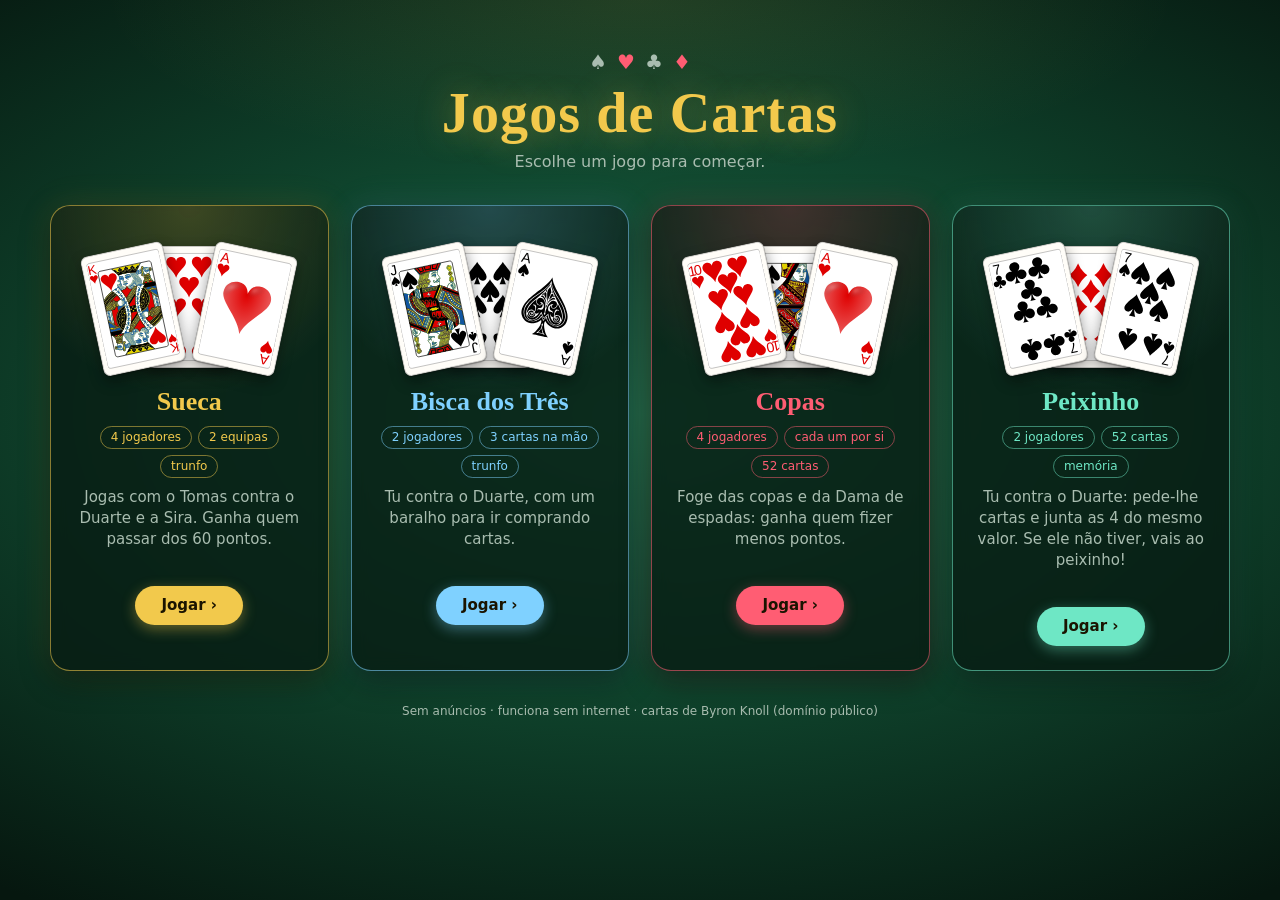
==== commit 3d2d0ada: "Peixinho para 2 jogadores, com interface passo a passo Tu contra o Duarte, 7 cartas cada. Perguntas " ====
--- a/index.html
+++ b/index.html
@@ -5,7 +5,7 @@
 <meta name="viewport" content="width=device-width, initial-scale=1, viewport-fit=cover">
 <meta name="theme-color" content="#06170f">
 <title>Jogos de Cartas</title>
-<link rel="stylesheet" href="style.css?v=4">
+<link rel="stylesheet" href="style.css?v=5">
 </head>
 <body class="painel">
 
@@ -69,8 +69,8 @@
     </span>
     <span class="info">
       <h2>Peixinho</h2>
-      <span class="chips"><i>4 jogadores</i><i>cada um por si</i><i>52 cartas</i></span>
-      <p>Pede cartas aos outros e junta as 4 do mesmo valor. Se não tiverem, vais ao peixinho!</p>
+      <span class="chips"><i>2 jogadores</i><i>52 cartas</i><i>memória</i></span>
+      <p>Tu contra o Duarte: pede-lhe cartas e junta as 4 do mesmo valor. Se ele não tiver, vais ao peixinho!</p>
       <span class="guardado"></span>
       <span class="jogar">Jogar ›</span>
     </span>
--- a/style.css
+++ b/style.css
@@ -808,64 +808,99 @@
 
 /* ---------- Peixinho ---------- */
 .peixinho { --tom: var(--peixe); }
-/* Os três adversários ficam em cima; o centro da mesa é para o lago e as jogadas. */
-.peixinho .mesa { grid-template-columns: repeat(3, minmax(0, 1fr)); }
-.peixinho .lugar { flex-direction: column; grid-row: 1; }
-.peixinho .lugar.esquerda { grid-column: 1; }
-.peixinho .lugar.topo { grid-column: 2; }
-.peixinho .lugar.direita { grid-column: 3; }
-.peixinho .mao { --espacos: 12; }
-
-.centro {
-  grid-column: 1 / -1;
+.peixinho .mesa { grid-template-columns: minmax(0, 1fr); }
+.peixinho .lugar.topo { grid-column: 1; }
+.estado:empty { visibility: hidden; }
+@media (min-width: 621px) {
+  .peixinho .mao { --passo: min(var(--cw) * 1.04, (100vw - 32px - var(--cw)) / 12); }
+}
+
+/* Palco: o que o Duarte diz em cima, o lago e as cartas no meio, o que tu dizes em baixo. */
+.palco {
+  grid-column: 1;
   grid-row: 2;
   display: grid;
-  grid-template-columns: auto minmax(0, 1fr);
+  justify-items: center;
+  align-content: center;
+  gap: 12px;
+  width: min(100%, 600px);
+}
+.balao {
+  position: relative;
+  display: grid;
+  place-items: center;
+  max-width: 100%;
+  min-height: 2.7em;
+  padding: 8px 18px;
+  border: 2px solid var(--linha);
+  border-radius: 18px;
+  background: #0a2418;
+  font-size: 19px;
+  font-weight: 600;
+  text-align: center;
+  box-shadow: 0 6px 16px rgba(0, 0, 0, .35);
+  animation: fala .25s ease-out both;
+}
+/* Escondido mas a ocupar o lugar, para a mesa não saltar a cada fala. */
+.balao[hidden] { display: grid; visibility: hidden; animation: none; }
+.balao::after {
+  content: "";
+  position: absolute;
+  left: 50%;
+  width: 12px;
+  height: 12px;
+  margin-left: -6px;
+  border: inherit;
+  background: inherit;
+}
+.balao.dele { border-color: var(--eles); }
+.balao.dele::after { top: -8px; border-width: 2px 0 0 2px; transform: rotate(45deg); }
+.balao.meu { border-color: var(--nos); }
+.balao.meu::after { bottom: -8px; border-width: 0 2px 2px 0; transform: rotate(45deg); }
+.balao.acao { padding: 0; border: 0; background: none; box-shadow: none; }
+.balao.acao::after { display: none; }
+.balao.acao .principal { padding: 12px 26px; font-size: 18px; animation: pulsa 1.4s ease-in-out infinite; }
+@keyframes fala {
+  from { transform: translateY(8px); opacity: 0; }
+}
+
+.meio {
+  display: flex;
   align-items: center;
-  gap: 12px 18px;
-  width: min(100%, 600px);
+  justify-content: center;
+  gap: 20px;
+  width: 100%;
+  min-height: calc(var(--ch) + 30px);
 }
 .lago {
   display: flex;
   flex-direction: column;
   align-items: center;
   gap: 6px;
+  padding: 0;
+  border: 0;
+  background: none;
+  color: var(--tom);
   font-size: 12px;
   font-weight: 700;
   text-transform: uppercase;
   letter-spacing: .1em;
-  color: var(--tom);
-}
-.lago .costas { --cw: clamp(44px, 9dvh, 78px); }
-
-.falas { display: flex; flex-direction: column; gap: 6px; min-width: 0; margin: 0; padding: 0; list-style: none; }
-.falas li {
-  padding: 5px 12px;
-  border: 1px solid var(--linha);
-  border-radius: 12px;
-  background: rgba(4, 16, 10, .55);
-  color: var(--texto-suave);
-  font-size: 13px;
-  white-space: nowrap;
-  overflow: hidden;
-  text-overflow: ellipsis;
-}
-.falas li:last-child {
-  padding: 8px 14px;
-  border-color: color-mix(in srgb, var(--tom) 60%, transparent);
-  color: var(--texto);
-  font-size: 16px;
-  white-space: normal;
-  animation: fala .25s ease-out both;
-}
-.falas li.bom:last-child { border-color: var(--nos); }
-.falas li.peixe { border-color: var(--ouro); color: var(--ouro); font-weight: 700; }
-@keyframes fala {
-  from { transform: translateY(8px); opacity: 0; }
-}
-
-.centro .passe { grid-column: 1 / -1; justify-self: center; }
-.pedido-alvos { display: flex; flex-wrap: wrap; justify-content: center; gap: 8px; }
+}
+.lago:disabled { cursor: default; }
+.lago.pescar { color: var(--ouro); }
+.lago.pescar .costas { animation: pescar 1s ease-in-out infinite; }
+@keyframes pescar {
+  0%, 100% { box-shadow: 0 0 0 3px var(--ouro), 0 0 10px rgba(242, 201, 76, .5); transform: none; }
+  50% { box-shadow: 0 0 0 3px var(--ouro), 0 0 30px rgba(242, 201, 76, .9); transform: translateY(-4%) scale(1.04); }
+}
+
+.montra { display: flex; flex-direction: column; align-items: center; gap: 8px; min-width: 0; }
+.montra-cartas { display: flex; }
+.montra-cartas > * { --de: 0, 40%; margin-left: calc(var(--cw) * -0.5); animation: entra .3s cubic-bezier(.2, 1.2, .4, 1) both; }
+.montra-cartas > :first-child { margin-left: 0; }
+.legenda { max-width: 17em; margin: 0; color: var(--texto-suave); font-size: 15px; text-align: center; text-wrap: balance; }
+.legenda.bom { color: var(--nos); font-weight: 600; }
+.legenda.peixe { color: var(--ouro); font-size: 18px; font-weight: 700; }
 
 /* Na mão, as cartas do mesmo valor ficam empilhadas, com o número de cartas. */
 .conta {
@@ -881,17 +916,43 @@
 }
 .mao .carta.pilha-2 { box-shadow: 4px -4px 0 -1px #e7e1d2, 0 6px 14px rgba(0, 0, 0, .38); }
 .mao .carta.pilha-3 { box-shadow: 4px -4px 0 -1px #e7e1d2, 8px -8px 0 -2px #d6cfbd, 0 6px 14px rgba(0, 0, 0, .38); }
-.mao .carta.escolhida {
-  transform: translateY(-20%);
-  box-shadow: 0 0 0 3px var(--ouro), 0 0 22px rgba(242, 201, 76, .6), 0 14px 24px rgba(0, 0, 0, .45);
-}
+/* As cartas que o Duarte te pediu. */
+.mao .carta.pedida {
+  transform: translateY(-14%);
+  box-shadow: 0 0 0 3px var(--eles), 0 0 22px rgba(255, 171, 145, .7), 0 12px 22px rgba(0, 0, 0, .45);
+}
+
+/* Peixinhos feitos, como pequenas fichas na pontuação. */
+.equipa .pontos small { font-size: 18px; }
+.placar:has(.feitos) { width: min(380px, calc(100vw - 20px)); }
+.feitos { display: flex; justify-content: space-between; gap: 16px; flex-basis: 100%; min-height: 26px; }
+.fichas { display: flex; flex-wrap: wrap; gap: 3px; }
+.fichas.eles { justify-content: flex-end; }
+.fichas i {
+  display: grid;
+  place-items: center;
+  min-width: 22px;
+  height: 26px;
+  padding: 0 3px;
+  border: 2px solid var(--nos);
+  border-radius: 5px;
+  background: var(--carta-fundo);
+  color: #1b1400;
+  font: 800 12px/1 system-ui, sans-serif;
+  animation: fim-pip .4s cubic-bezier(.2, 2, .4, 1) both;
+}
+.fichas.eles i { border-color: var(--eles); }
 
 @media (max-width: 620px) {
-  .centro { gap: 8px 12px; }
-  .centro .passe .rotulo { display: block; }
+  .palco { gap: 7px; }
+  .balao { min-height: 2.4em; padding: 5px 14px; font-size: 16px; }
+  .balao.acao .principal { padding: 8px 20px; font-size: 16px; }
+  .meio { gap: 14px; min-height: calc(var(--ch) + 20px); }
   .lago { font-size: 10px; gap: 4px; }
-  .falas { gap: 4px; }
-  .falas li { padding: 4px 10px; font-size: 12px; }
-  .falas li:last-child { padding: 6px 11px; font-size: 14px; }
+  .legenda { font-size: 13px; max-width: 13em; }
+  .legenda.peixe { font-size: 15px; }
   .conta { font-size: 12px; }
-}
+  .equipa .pontos small { font-size: 15px; }
+  .fichas i { min-width: 20px; height: 23px; font-size: 11px; }
+  .feitos { min-height: 23px; }
+}
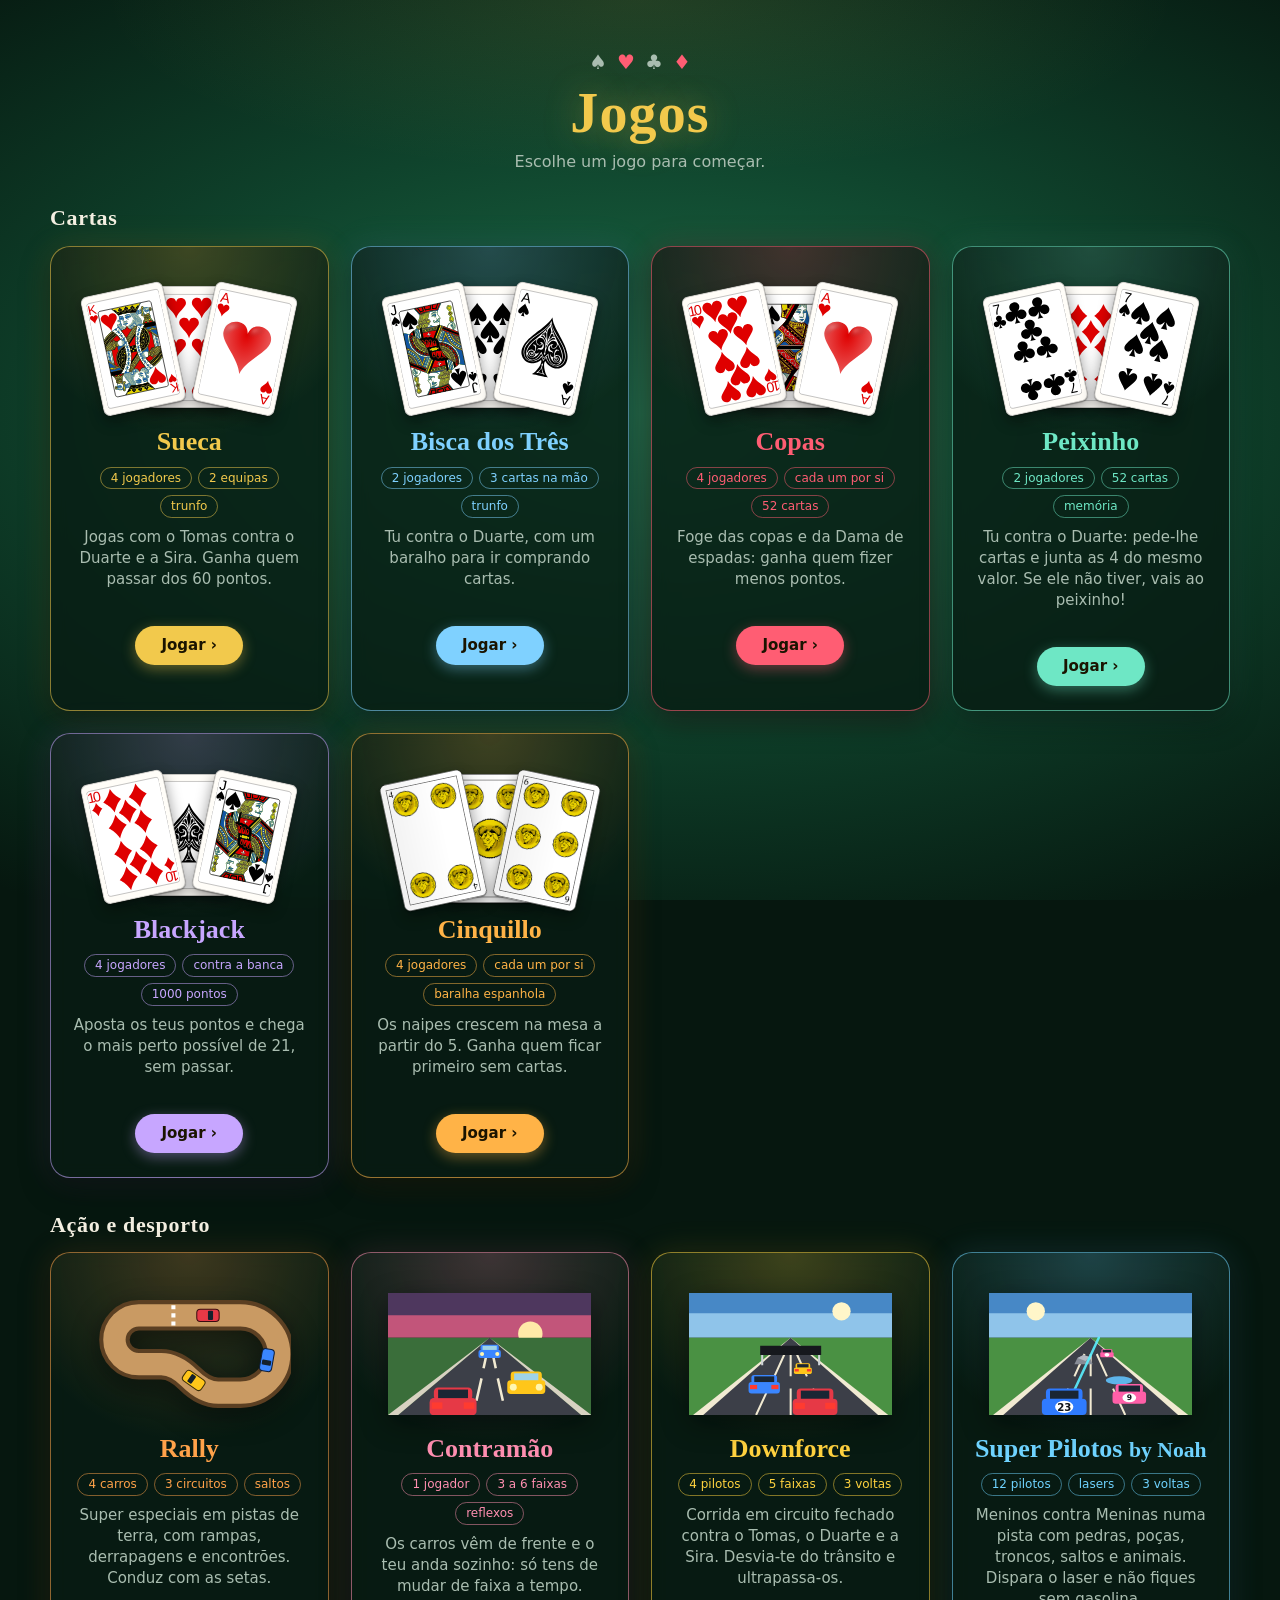
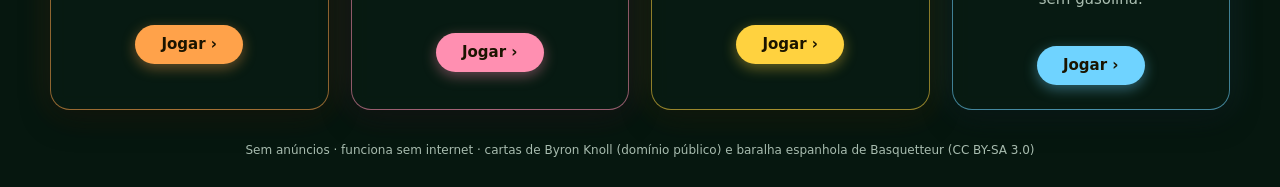
==== commit 91689e41: "Adiciona Super Pilotos by Noah, Blackjack, Cinquillo, Rally, Contramão e Downforce - Super Pilotos b" ====
--- a/index.html
+++ b/index.html
@@ -4,18 +4,20 @@
 <meta charset="utf-8">
 <meta name="viewport" content="width=device-width, initial-scale=1, viewport-fit=cover">
 <meta name="theme-color" content="#06170f">
-<title>Jogos de Cartas</title>
-<link rel="stylesheet" href="style.css?v=5">
+<title>Jogos</title>
+<link rel="stylesheet" href="style.css?v=18">
 </head>
 <body class="painel">
 
 <header class="capa">
   <div class="naipes" aria-hidden="true">♠<b>♥</b>♣<b>♦</b></div>
-  <h1>Jogos de Cartas</h1>
+  <h1>Jogos</h1>
   <p>Escolhe um jogo para começar.</p>
 </header>
 
-<main class="jogos-lista">
+<main>
+<h2 class="seccao">Cartas</h2>
+<div class="jogos-lista">
   <a class="jogo sueca-t" href="sueca.html">
     <span class="leque" aria-hidden="true">
       <span class="carta"><img src="cartas/king_of_hearts.svg" alt=""></span>
@@ -75,9 +77,135 @@
       <span class="jogar">Jogar ›</span>
     </span>
   </a>
+  <a class="jogo blackjack-t" href="blackjack.html">
+    <span class="leque" aria-hidden="true">
+      <span class="carta"><img src="cartas/10_of_diamonds.svg" alt=""></span>
+      <span class="carta"><img src="cartas/ace_of_spades.svg" alt=""></span>
+      <span class="carta"><img src="cartas/jack_of_spades.svg" alt=""></span>
+    </span>
+    <span class="info">
+      <h2>Blackjack</h2>
+      <span class="chips"><i>4 jogadores</i><i>contra a banca</i><i>1000 pontos</i></span>
+      <p>Aposta os teus pontos e chega o mais perto possível de 21, sem passar.</p>
+      <span class="guardado" id="res-blackjack"></span>
+      <span class="jogar">Jogar ›</span>
+    </span>
+  </a>
+  <a class="jogo cinquillo-t" href="cinquillo.html">
+    <span class="leque" aria-hidden="true">
+      <span class="carta es"><img src="baraja/4_de_oros.png" alt=""></span>
+      <span class="carta es"><img src="baraja/5_de_oros.png" alt=""></span>
+      <span class="carta es"><img src="baraja/6_de_oros.png" alt=""></span>
+    </span>
+    <span class="info">
+      <h2>Cinquillo</h2>
+      <span class="chips"><i>4 jogadores</i><i>cada um por si</i><i>baralha espanhola</i></span>
+      <p>Os naipes crescem na mesa a partir do 5. Ganha quem ficar primeiro sem cartas.</p>
+      <span class="guardado" id="res-cinquillo"></span>
+      <span class="jogar">Jogar ›</span>
+    </span>
+  </a>
+</div>
+
+<h2 class="seccao">Ação e desporto</h2>
+<div class="jogos-lista poucos">
+  <a class="jogo rally-t" href="rally.html">
+    <span class="leque" aria-hidden="true">
+      <svg class="pista-mini" viewBox="0 0 200 120">
+        <path d="M50 22h100a38 38 0 0 1 0 76h-22q-14 0-28-14t-28-14H50a24 24 0 0 1 0-48z" fill="none" stroke="#5b3f22" stroke-width="30" stroke-linejoin="round"/>
+        <path d="M50 22h100a38 38 0 0 1 0 76h-22q-14 0-28-14t-28-14H50a24 24 0 0 1 0-48z" fill="none" stroke="#c99a63" stroke-width="22" stroke-linejoin="round"/>
+        <path d="M84 12v20" stroke="#fff" stroke-width="4" stroke-dasharray="4 4"/>
+        <g transform="translate(118 22)"><rect x="-11" y="-6" width="22" height="12" rx="3.5" fill="#e63946" stroke="#3a0c10"/><rect x="0" y="-4.5" width="5" height="9" rx="1" fill="#14202c"/></g>
+        <g transform="translate(176 66) rotate(100)"><rect x="-11" y="-6" width="22" height="12" rx="3.5" fill="#3a86ff" stroke="#0c1d3a"/><rect x="0" y="-4.5" width="5" height="9" rx="1" fill="#14202c"/></g>
+        <g transform="translate(104 86) rotate(215)"><rect x="-11" y="-6" width="22" height="12" rx="3.5" fill="#ffc61a" stroke="#3a2c06"/><rect x="0" y="-4.5" width="5" height="9" rx="1" fill="#14202c"/></g>
+      </svg>
+    </span>
+    <span class="info">
+      <h2>Rally</h2>
+      <span class="chips"><i>4 carros</i><i>3 circuitos</i><i>saltos</i></span>
+      <p>Super especiais em pistas de terra, com rampas, derrapagens e encontrões. Conduz com as setas.</p>
+      <span class="guardado" id="res-rally"></span>
+      <span class="jogar">Jogar ›</span>
+    </span>
+  </a>
+
+  <a class="jogo contramao-t" href="contramao.html">
+    <span class="leque" aria-hidden="true">
+      <svg class="pista-mini" viewBox="0 0 200 120">
+        <path d="M0 0h200v44H0z" fill="#c2557a"/><path d="M0 0h200v22H0z" fill="#1d2b53" opacity=".7"/>
+        <circle cx="140" cy="40" r="12" fill="#ffe9a8"/>
+        <path d="M0 44h200v76H0z" fill="#3a6e3a"/>
+        <path d="M100 44 190 120H10z" fill="#3c3f48"/>
+        <path d="M100 44 190 120h10L100 44zM100 44 10 120H0z" fill="#d8d2c2"/>
+        <path d="M97 60l-3 14M92 84l-5 22M103 60l3 14M108 84l5 22" stroke="#f1ead2" stroke-width="2.5"/>
+        <g transform="translate(100 62)"><rect x="-9" y="-11" width="18" height="6" rx="2" fill="#3a86ff"/><rect x="-11" y="-6" width="22" height="8" rx="2" fill="#3a86ff"/><rect x="-7" y="-10" width="14" height="4" fill="#9fd3e8"/><circle cx="-7.500" cy="-2" r="2" fill="#fff6b0"/><circle cx="7.500" cy="-2" r="2" fill="#fff6b0"/></g>
+        <g transform="translate(136 96) scale(1.7)"><rect x="-9" y="-11" width="18" height="6" rx="2" fill="#ffc61a"/><rect x="-11" y="-6" width="22" height="8" rx="2" fill="#ffc61a"/><rect x="-7" y="-10" width="14" height="4" fill="#9fd3e8"/><circle cx="-7.500" cy="-2" r="2" fill="#fff6b0"/><circle cx="7.500" cy="-2" r="2" fill="#fff6b0"/></g>
+        <g transform="translate(64 116) scale(2.1)"><rect x="-9" y="-11" width="18" height="6" rx="2" fill="#e63946"/><rect x="-11" y="-6" width="22" height="8" rx="2" fill="#e63946"/><rect x="-7" y="-10" width="14" height="4" fill="#1a2634"/><rect x="-10" y="-4" width="5" height="3" fill="#ff3b30"/><rect x="5" y="-4" width="5" height="3" fill="#ff3b30"/></g>
+      </svg>
+    </span>
+    <span class="info">
+      <h2>Contramão</h2>
+      <span class="chips"><i>1 jogador</i><i>3 a 6 faixas</i><i>reflexos</i></span>
+      <p>Os carros vêm de frente e o teu anda sozinho: só tens de mudar de faixa a tempo.</p>
+      <span class="guardado" id="res-contramao"></span>
+      <span class="jogar">Jogar ›</span>
+    </span>
+  </a>
+
+  <a class="jogo downforce-t" href="downforce.html">
+    <span class="leque" aria-hidden="true">
+      <svg class="pista-mini" viewBox="0 0 200 120">
+        <path d="M0 0h200v44H0z" fill="#8fc4ea"/><path d="M0 0h200v20H0z" fill="#2a6fb8" opacity=".7"/>
+        <circle cx="150" cy="18" r="9" fill="#fff6c9"/>
+        <path d="M0 44h200v76H0z" fill="#4a9143"/>
+        <path d="M100 44 196 120H4z" fill="#f1ead2"/>
+        <path d="M100 44 186 120H14z" fill="#3c3f48"/>
+        <path d="M94 60l-10 22M78 94l-12 26M100 60v22M100 94v26M106 60l10 22M122 94l12 26" stroke="#f1ead2" stroke-width="2"/>
+        <path d="M70 52h60v9H70z" fill="#16181d"/><path d="M72 61v10M128 61v10" stroke="#cfd4d8" stroke-width="2"/>
+        <g transform="translate(112 78) scale(.8)"><rect x="-9" y="-11" width="18" height="6" rx="2" fill="#ffc61a"/><rect x="-11" y="-6" width="22" height="8" rx="2" fill="#ffc61a"/><rect x="-7" y="-10" width="14" height="4" fill="#1a2634"/><rect x="-10" y="-4" width="5" height="3" fill="#ff3b30"/><rect x="5" y="-4" width="5" height="3" fill="#ff3b30"/></g>
+        <g transform="translate(74 96) scale(1.4)"><rect x="-9" y="-11" width="18" height="6" rx="2" fill="#3a86ff"/><rect x="-11" y="-6" width="22" height="8" rx="2" fill="#3a86ff"/><rect x="-7" y="-10" width="14" height="4" fill="#1a2634"/><rect x="-10" y="-4" width="5" height="3" fill="#ff3b30"/><rect x="5" y="-4" width="5" height="3" fill="#ff3b30"/></g>
+        <g transform="translate(124 116) scale(2)"><rect x="-9" y="-11" width="18" height="6" rx="2" fill="#e63946"/><rect x="-11" y="-6" width="22" height="8" rx="2" fill="#e63946"/><rect x="-7" y="-10" width="14" height="4" fill="#1a2634"/><rect x="-10" y="-4" width="5" height="3" fill="#ff3b30"/><rect x="5" y="-4" width="5" height="3" fill="#ff3b30"/></g>
+      </svg>
+    </span>
+    <span class="info">
+      <h2>Downforce</h2>
+      <span class="chips"><i>4 pilotos</i><i>5 faixas</i><i>3 voltas</i></span>
+      <p>Corrida em circuito fechado contra o Tomas, o Duarte e a Sira. Desvia-te do trânsito e ultrapassa-os.</p>
+      <span class="guardado" id="res-downforce"></span>
+      <span class="jogar">Jogar ›</span>
+    </span>
+  </a>
+
+  <a class="jogo superpilotos-t" href="superpilotos.html">
+    <span class="leque" aria-hidden="true">
+      <svg class="pista-mini" viewBox="0 0 200 120">
+        <path d="M0 0h200v44H0z" fill="#8fc4ea"/><path d="M0 0h200v20H0z" fill="#2a6fb8" opacity=".7"/>
+        <circle cx="46" cy="18" r="9" fill="#fff6c9"/>
+        <path d="M0 44h200v76H0z" fill="#4a9143"/>
+        <path d="M100 44 196 120H4z" fill="#f1ead2"/>
+        <path d="M100 44 186 120H14z" fill="#3c3f48"/>
+        <path d="M94 60l-10 22M78 94l-12 26M100 60v22M100 94v26M106 60l10 22M122 94l12 26" stroke="#f1ead2" stroke-width="2"/>
+        <path d="M84 70l3-6 6-3 6 2 3 7z" fill="#878c96"/><path d="M87 64l6-3 6 2-4 4z" fill="#b4b9c2"/>
+        <ellipse cx="128" cy="86" rx="13" ry="4" fill="#5db4ea"/>
+        <path d="M108 44 80 104" stroke="#5af0ff" stroke-width="2.5" stroke-linecap="round" opacity=".9"/>
+        <g transform="translate(116 62) scale(.6)"><rect x="-9" y="-11" width="18" height="6" rx="2" fill="#ff5fa8"/><rect x="-11" y="-6" width="22" height="8" rx="2" fill="#ff5fa8"/><rect x="-7" y="-10" width="14" height="4" fill="#1a2634"/><ellipse cx="0" cy="-2" rx="4" ry="3" fill="#fff"/></g>
+        <g transform="translate(138 106) scale(1.5)"><rect x="-9" y="-11" width="18" height="6" rx="2" fill="#ff5fa8"/><rect x="-11" y="-6" width="22" height="8" rx="2" fill="#ff5fa8"/><rect x="-7" y="-10" width="14" height="4" fill="#1a2634"/><ellipse cx="0" cy="-2" rx="4.500" ry="3" fill="#fff"/><text x="0" y="-.2" font-size="5" font-weight="900" text-anchor="middle" fill="#12151c" font-family="system-ui, sans-serif">9</text></g>
+        <g transform="translate(74 116) scale(2)"><rect x="-9" y="-11" width="18" height="6" rx="2" fill="#2f7bff"/><rect x="-11" y="-6" width="22" height="8" rx="2" fill="#2f7bff"/><rect x="-7" y="-10" width="14" height="4" fill="#1a2634"/><ellipse cx="0" cy="-2" rx="4.500" ry="3" fill="#fff"/><text x="0" y="-.2" font-size="5" font-weight="900" text-anchor="middle" fill="#12151c" font-family="system-ui, sans-serif">23</text></g>
+      </svg>
+    </span>
+    <span class="info">
+      <h2>Super Pilotos <small>by Noah</small></h2>
+      <span class="chips"><i>12 pilotos</i><i>lasers</i><i>3 voltas</i></span>
+      <p>Meninos contra Meninas numa pista com pedras, poças, troncos, saltos e animais. Dispara o laser e não fiques sem gasolina.</p>
+      <span class="guardado" id="res-superpilotos"></span>
+      <span class="jogar">Jogar ›</span>
+    </span>
+  </a>
+</div>
+
 </main>
 
-<footer class="rodape">Sem anúncios · funciona sem internet · cartas de Byron Knoll (domínio público)</footer>
+<footer class="rodape">Sem anúncios · funciona sem internet · cartas de Byron Knoll (domínio público) e baralha espanhola de Basquetteur (CC BY-SA 3.0)</footer>
 
 <script>
   // Mostra o resultado guardado de cada jogo, se houver um a decorrer.
@@ -87,8 +215,20 @@
     const d = guardado(chave);
     if (d && Array.isArray(d.jogos) && d.jogos[0] + d.jogos[1] > 0) mostrar(id, `${a} ${d.jogos[0] | 0} – ${d.jogos[1] | 0} ${b}`);
   }
+  const cinq = guardado('cinquillo-v1');
+  if (cinq && Array.isArray(cinq.vitorias) && cinq.vitorias.some((v) => v > 0)) mostrar('res-cinquillo', `tens ${cinq.vitorias[0] | 0} ${cinq.vitorias[0] === 1 ? 'ronda ganha' : 'rondas ganhas'}`);
   const copas = guardado('copas-v1');
   if (copas && Array.isArray(copas.totais) && copas.ronda > 0) mostrar('res-copas', `ronda ${(copas.ronda | 0) + 1} · tens ${copas.totais[0] | 0} pontos`);
+  const recordes = Object.values((guardado('rally-v1') || {}).melhor || {}).length;
+  if (recordes) document.getElementById('res-rally').textContent = `Recordes em ${recordes} de 3 circuitos`;
+  const cm = guardado('contramao-v1');
+  if (cm && cm.metros > 0) document.getElementById('res-contramao').textContent = `Recorde: ${cm.metros | 0} m`;
+  const df = guardado('downforce-v1');
+  if (df && df.melhor > 0) document.getElementById('res-downforce').textContent = `Recorde: ${Math.floor(df.melhor / 60)}:${(df.melhor % 60).toFixed(1).padStart(4, '0')}`;
+  const sp = guardado('superpilotos-v1');
+  if (sp && sp.melhor > 0) document.getElementById('res-superpilotos').textContent = `Recorde: ${Math.floor(sp.melhor / 60)}:${(sp.melhor % 60).toFixed(1).padStart(4, '0')}`;
+  const bj = guardado('blackjack-v1');
+  if (bj && Array.isArray(bj.saldos) && bj.ronda > 0) mostrar('res-blackjack', `ronda ${(bj.ronda | 0) + 1} · tens ${bj.saldos[0] | 0} pontos`);
 </script>
 </body>
 </html>
--- a/style.css
+++ b/style.css
@@ -10,6 +10,12 @@
   --perigo: #ff7b6b;
   --copas: #ff5d73;
   --peixe: #6ee7c5;
+  --cinq: #ffb347;
+  --blackjack: #c7a6ff;
+  --rally: #ffa24a;
+  --contramao: #ff8fb1;
+  --downforce: #ffd23f;
+  --superpilotos: #6fd3ff;
   --carta-fundo: #fffdf8;
   --tom: var(--ouro);
   --serifa: Georgia, "Times New Roman", serif;
@@ -657,12 +663,20 @@
 .jogo:nth-child(2) { animation-delay: .08s; }
 .jogo:nth-child(3) { animation-delay: .16s; }
 .jogo:nth-child(4) { animation-delay: .24s; }
+.jogo:nth-child(5) { animation-delay: .32s; }
+.jogo:nth-child(5) { animation-delay: .32s; }
 @keyframes sobe {
   from { transform: translateY(24px); opacity: 0; }
 }
 .jogo.bisca-t { --tom: var(--nos); }
 .jogo.copas-t { --tom: var(--copas); }
 .jogo.peixinho-t { --tom: var(--peixe); }
+.jogo.cinquillo-t { --tom: var(--cinq); }
+.jogo.blackjack-t { --tom: var(--blackjack); }
+.jogo.rally-t { --tom: var(--rally); }
+.jogo.contramao-t { --tom: var(--contramao); }
+.jogo.downforce-t { --tom: var(--downforce); }
+.jogo.superpilotos-t { --tom: var(--superpilotos); }
 .jogo:hover {
   transform: translateY(-6px);
   border-color: var(--tom);
@@ -696,6 +710,18 @@
   font-weight: 700;
   box-shadow: 0 4px 14px color-mix(in srgb, var(--tom) 40%, transparent);
 }
+.seccao {
+  max-width: 1180px;
+  margin: 34px auto 14px;
+  font: 700 22px/1.2 var(--serifa);
+  letter-spacing: .03em;
+  color: var(--texto);
+}
+.seccao:first-child { margin-top: 0; }
+/* Com poucos jogos, os cartões mantêm a largura dos outros em vez de esticarem. */
+.jogos-lista.poucos { grid-template-columns: repeat(auto-fill, minmax(min(100%, 240px), 1fr)); }
+.pista-mini { height: 100%; filter: drop-shadow(0 8px 14px rgba(0, 0, 0, .45)); transition: transform .2s cubic-bezier(.2, 1.2, .4, 1); }
+.jogo:hover .pista-mini { transform: scale(1.06) rotate(-2deg); }
 .rodape { margin-top: 32px; text-align: center; font-size: 12px; color: var(--texto-suave); }
 
 /* ---------- Telemóvel ---------- */
@@ -956,3 +982,481 @@
   .fichas i { min-width: 20px; height: 23px; font-size: 11px; }
   .feitos { min-height: 23px; }
 }
+
+/* ---------- Blackjack ---------- */
+.blackjack { --tom: var(--blackjack); }
+/* A banca fica em cima, numa linha; os três adversários por baixo, lado a lado. */
+.blackjack .mesa { grid-template-columns: repeat(3, minmax(0, 1fr)); grid-template-rows: auto auto; align-content: space-evenly; }
+.blackjack .lugar { flex-direction: column; gap: 6px; grid-row: 2; min-width: 0; transition: opacity .3s; }
+.blackjack .lugar.banca { flex-direction: row; gap: 12px; grid-column: 1 / -1; grid-row: 1; }
+.blackjack .lugar.fora { opacity: .45; }
+
+.cartas-bj {
+  --cw: clamp(30px, min(7.5dvh, 11vw), 64px);
+  display: flex;
+  justify-content: center;
+  min-height: var(--ch);
+}
+.cartas-bj > * { margin-left: calc(var(--cw) * -0.55); }
+.banca .cartas-bj { --cw: clamp(40px, min(10dvh, 16vw), 84px); min-width: calc(var(--cw) * 1.7); }
+.banca .cartas-bj > * { margin-left: calc(var(--cw) * -0.3); }
+.cartas-bj > :first-child { margin-left: 0; }
+.cartas-bj .costas { box-shadow: 0 6px 14px rgba(0, 0, 0, .4); }
+.cartas-bj .nova, .blackjack .mao .carta.nova {
+  animation: compra .35s ease-out both;
+  animation-delay: calc(var(--i, 0) * 140ms);
+}
+
+/* Etiqueta com o valor da mão (e o resultado, no fim da ronda). */
+.valor {
+  min-height: 1.75em;
+  padding: 2px 11px;
+  border: 1px solid var(--linha);
+  border-radius: 999px;
+  background: rgba(0, 0, 0, .5);
+  font-size: 13px;
+  font-weight: 700;
+  font-variant-numeric: tabular-nums;
+  white-space: nowrap;
+}
+.valor:empty { visibility: hidden; }
+.valor[hidden], .mao[hidden] { display: none; }
+.valor.bom { border-color: var(--peixe); color: var(--peixe); }
+.valor.mau { border-color: var(--perigo); color: var(--perigo); }
+.valor.ouro { border-color: var(--ouro); color: var(--ouro); box-shadow: 0 0 14px rgba(242, 201, 76, .45); }
+.banca .valor { min-width: 2.6em; text-align: center; }
+
+.blackjack .mao { min-height: calc(var(--ch) * 1.12); }
+.blackjack .eu .valor { margin-top: 6px; }
+.jog .ronda.ganho { color: var(--peixe); font-weight: 700; }
+.jog .ronda.perda { color: var(--perigo); font-weight: 700; }
+
+.bj-controlos {
+  display: flex;
+  flex-wrap: wrap;
+  align-items: center;
+  justify-content: center;
+  gap: 8px;
+  min-height: 44px;
+  margin-top: 8px;
+}
+.bj-controlos.apostar { flex-direction: column; gap: 12px; padding: 6px 0 4px; }
+.fichas, .aposta-linha { display: flex; flex-wrap: wrap; align-items: center; justify-content: center; gap: 8px; }
+.aposta-linha { gap: 16px; }
+.aposta-valor { font-size: 13px; font-weight: 700; text-transform: uppercase; letter-spacing: .1em; color: var(--texto-suave); }
+.aposta-valor b { margin-left: 6px; font: 700 30px/1 var(--serifa); letter-spacing: 0; color: var(--ouro); font-variant-numeric: tabular-nums; vertical-align: -4px; }
+.ficha {
+  width: 50px;
+  height: 50px;
+  border: 3px dashed rgba(255, 255, 255, .8);
+  border-radius: 50%;
+  background: var(--cor);
+  color: #fff;
+  font-size: 13px;
+  font-weight: 800;
+  box-shadow: 0 4px 10px rgba(0, 0, 0, .45), inset 0 0 0 3px rgba(0, 0, 0, .18);
+  transition: transform .15s, filter .15s;
+}
+.ficha.f10 { --cor: #2f6fd0; }
+.ficha.f50 { --cor: #c0392b; }
+.ficha.f100 { --cor: #1e8a57; }
+.ficha.f500 { --cor: #6b3fa0; }
+.ficha:hover:not(:disabled) { transform: translateY(-3px); filter: brightness(1.12); }
+.ficha:active:not(:disabled) { transform: scale(.94); }
+.ficha:disabled, .secundario:disabled { opacity: .35; cursor: default; }
+.secundario {
+  padding: 9px 16px;
+  border: 1.5px solid var(--linha);
+  border-radius: 999px;
+  background: rgba(255, 255, 255, .08);
+  font-weight: 700;
+  white-space: nowrap;
+  transition: background .15s, border-color .15s, color .15s, transform .15s;
+}
+.secundario:hover:not(:disabled) { border-color: var(--ouro); color: var(--ouro); background: rgba(242, 201, 76, .12); }
+.secundario:active:not(:disabled) { transform: scale(.96); }
+.principal.ficar { background: linear-gradient(180deg, #a5e2ff, #6cbbe8); color: #062233; box-shadow: 0 4px 14px rgba(127, 209, 255, .35), inset 0 1px 0 rgba(255, 255, 255, .5); }
+.principal.ficar:hover:not(:disabled) { box-shadow: 0 8px 20px rgba(127, 209, 255, .45); }
+
+/* Classificação final: os totais têm 4 algarismos. */
+.blackjack .linha { grid-template-columns: 5.2em 3.4em 1fr 3.6em; }
+
+@media (max-width: 620px) {
+  .blackjack .lugar.banca { gap: 8px; }
+  .blackjack .mesa .valor { padding: 2px 8px; font-size: 12px; }
+  .banca .cartas-bj > :not(:first-child) { margin-left: calc(var(--cw) * -0.42); }
+  .blackjack .placar.quatro { gap: 6px 10px; padding: 6px 12px; }
+  .blackjack .jog .total { font-size: 21px; }
+  .bj-controlos { gap: 6px; }
+  .bj-controlos.apostar { gap: 10px; }
+  .bj-controlos .principal { padding: 10px 18px; }
+  .fichas { gap: 5px; flex-wrap: nowrap; }
+  .ficha { width: min(46px, 12vw); height: min(46px, 12vw); font-size: 12px; }
+  .secundario { padding: 9px 10px; font-size: 13px; }
+  .blackjack .linha { grid-template-columns: 4.6em 3.2em 1fr 3.4em; }
+}
+@media (max-width: 400px) {
+  #ronda-txt { display: none; } /* a ronda já aparece no estado, ao apostar */
+}
+
+/* ---------- Rally ---------- */
+.rally { --tom: var(--rally); background: #2c4a25; }
+.rally .barra h1 small { margin-left: 6px; font: 400 14px/1 system-ui, sans-serif; letter-spacing: 0; color: var(--texto-suave); text-shadow: none; }
+.recinto { position: relative; min-height: 0; overflow: hidden; touch-action: none; }
+.recinto canvas { position: absolute; inset: 0; width: 100%; height: 100%; display: block; }
+
+.hud { position: absolute; top: 10px; left: 10px; display: flex; gap: 6px; pointer-events: none; }
+.hud-caixa, .hud-ordem {
+  border: 1px solid color-mix(in srgb, var(--tom) 45%, transparent);
+  border-radius: 12px;
+  background: rgba(6, 18, 10, .72);
+  backdrop-filter: blur(6px);
+}
+.hud-caixa { display: flex; flex-direction: column; align-items: center; min-width: 58px; padding: 5px 10px 6px; }
+.hud-caixa span { font-size: 10px; font-weight: 700; text-transform: uppercase; letter-spacing: .1em; color: var(--texto-suave); }
+.hud-caixa b { font: 700 21px/1.1 var(--serifa); color: var(--tom); font-variant-numeric: tabular-nums; }
+.hud-ordem {
+  position: absolute;
+  top: 10px;
+  right: 10px;
+  margin: 0;
+  padding: 6px 12px 6px 10px;
+  list-style: none;
+  font-size: 13px;
+  font-variant-numeric: tabular-nums;
+  pointer-events: none;
+}
+.hud-ordem li { display: flex; align-items: center; gap: 5px; color: var(--texto-suave); }
+.hud-ordem li.meu { color: var(--texto); font-weight: 700; }
+.hud-ordem i { width: 10px; height: 10px; border: 1px solid rgba(0, 0, 0, .5); border-radius: 3px; }
+
+.hud-grande {
+  position: absolute;
+  left: 50%;
+  top: 42%;
+  transform: translate(-50%, -50%);
+  font: 800 clamp(64px, 18vmin, 150px)/1 var(--serifa);
+  color: var(--ouro);
+  text-shadow: 0 4px 0 rgba(0, 0, 0, .55), 0 0 40px rgba(0, 0, 0, .6);
+  white-space: nowrap;
+  pointer-events: none;
+}
+.hud-grande.frase { top: 24%; font-size: clamp(24px, 6vmin, 46px); }
+.hud-grande.entra { animation: rally-entra .45s cubic-bezier(.2, 1.4, .4, 1) both; }
+@keyframes rally-entra { from { transform: translate(-50%, -50%) scale(1.7); opacity: 0; } }
+
+/* Botões de toque: só em ecrãs táteis. */
+.toques { display: none; position: absolute; inset: auto 0 0 0; justify-content: space-between; padding: 0 14px max(14px, env(safe-area-inset-bottom)); pointer-events: none; }
+.toques div { display: flex; gap: 10px; pointer-events: auto; }
+.toques button {
+  width: 64px;
+  height: 64px;
+  border: 2px solid rgba(255, 255, 255, .55);
+  border-radius: 50%;
+  background: rgba(6, 18, 10, .5);
+  font-size: 24px;
+  touch-action: none;
+  -webkit-touch-callout: none;
+}
+.toques button.ativo { background: color-mix(in srgb, var(--tom) 75%, transparent); border-color: #fff; color: #1b1400; transform: scale(.94); }
+@media (pointer: coarse) { .toques { display: flex; } }
+
+/* Escolha do circuito. */
+#dlg-circuitos { --tom: var(--rally); width: min(560px, calc(100vw - 32px)); }
+.circuitos { display: grid; gap: 10px; margin-bottom: 14px; }
+.circuito {
+  display: flex;
+  align-items: center;
+  gap: 14px;
+  padding: 10px;
+  border: 1.5px solid var(--linha);
+  border-radius: 14px;
+  background: rgba(255, 255, 255, .05);
+  text-align: left;
+  transition: border-color .15s, background .15s, transform .15s;
+}
+.circuito canvas { flex: none; width: 130px; height: 78px; border-radius: 9px; background: #4f7a3a; }
+.circuito span { display: flex; flex-direction: column; gap: 2px; min-width: 0; }
+.circuito b { font: 700 20px/1.2 var(--serifa); color: var(--tom); }
+.circuito small { font-size: 13px; color: var(--texto-suave); }
+.circuito em { font-size: 12px; font-style: normal; color: var(--texto); }
+.circuito:active { transform: scale(.98); }
+@media (hover: hover) { .circuito:hover { border-color: var(--tom); background: color-mix(in srgb, var(--tom) 12%, transparent); } }
+
+/* Classificação final: a última coluna é um tempo. */
+.rally .linha { grid-template-columns: 4.6em 2.4em 1fr 4.2em; }
+
+@media (max-width: 620px) {
+  .rally .barra h1 small { display: none; }
+  .hud { top: 6px; left: 6px; gap: 4px; }
+  .hud-caixa { min-width: 46px; padding: 4px 7px 5px; border-radius: 10px; }
+  .hud-caixa b { font-size: 16px; }
+  .hud-caixa span { font-size: 9px; }
+  .hud-ordem { top: 6px; right: 6px; padding: 4px 8px; font-size: 11px; }
+  .circuito canvas { width: 96px; height: 58px; }
+  .circuito b { font-size: 18px; }
+}
+.rally .linha .mais.tem { color: var(--ouro); }
+
+/* ---------- Cinquillo (baralha espanhola) ---------- */
+.cinquillo { --tom: var(--cinq); --maoh: 1.75; }
+/* As cartas espanholas são mais altas e já trazem o contorno e os cantos na imagem. */
+.cinquillo *, .carta.es { --ch: calc(var(--cw) * 1.5337); }
+.carta.es {
+  padding: 0;
+  border: 0;
+  border-radius: calc(var(--cw) * 0.07);
+  background: none;
+}
+.cinquillo .costas {
+  border: 0;
+  background: url("baraja/reverso.png") center / 100% 100% no-repeat;
+  box-shadow: 0 4px 10px rgba(0, 0, 0, .45);
+}
+
+/* Os três adversários ficam em cima; a mesa é o tabuleiro dos quatro naipes. */
+.cinquillo .mesa { grid-template-columns: repeat(3, minmax(0, 1fr)); }
+.cinquillo .lugar { position: relative; flex-direction: row; grid-row: 1; }
+.cinquillo .lugar.esquerda { grid-column: 1; }
+.cinquillo .lugar.topo { grid-column: 2; }
+.cinquillo .lugar.direita { grid-column: 3; }
+.aviso {
+  position: absolute;
+  left: 50%;
+  top: 100%;
+  z-index: 1;
+  display: none;
+  margin-top: 2px;
+  padding: 1px 10px;
+  border-radius: 999px;
+  background: var(--eles);
+  color: #2a0f06;
+  font-size: 13px;
+  font-weight: 800;
+  transform: translateX(-50%);
+  animation: fala .2s ease-out both;
+}
+.lugar.passou .aviso { display: block; }
+
+.tabuleiro {
+  --cb: min(72px, (100vw - 60px) / 10, (100dvh - 335px - var(--cw) * var(--maoh)) / 6.3);
+  grid-column: 1 / -1;
+  grid-row: 2;
+  display: grid;
+  align-content: center;
+  justify-content: center;
+  gap: 4px;
+}
+.tab-fila { display: grid; grid-template-columns: repeat(10, var(--cb)); gap: 3px; }
+.tab-topo { color: var(--texto-suave); font-size: 11px; font-weight: 700; text-align: center; }
+.casa {
+  position: relative;
+  display: grid;
+  place-items: center;
+  width: var(--cb);
+  height: calc(var(--cb) * 1.5337);
+  padding: 0;
+  border: 1.5px dashed rgba(255, 255, 255, .13);
+  border-radius: calc(var(--cb) * 0.09);
+  background: none;
+  color: rgba(255, 255, 255, .2);
+  font: 700 calc(var(--cb) * 0.36)/1 var(--serifa);
+  cursor: default;
+}
+.casa img { display: block; width: 100%; height: 100%; border-radius: inherit; pointer-events: none; }
+.casa.fantasma img { opacity: .2; filter: grayscale(.7); }
+.casa.posta { border-color: transparent; }
+.casa.posta img { --de: 0, -35%; animation: entra .3s cubic-bezier(.2, 1.2, .4, 1) both; box-shadow: 0 2px 6px rgba(0, 0, 0, .4); }
+.casa.aberta { border-color: color-mix(in srgb, var(--tom) 60%, transparent); color: var(--tom); }
+/* Casas onde podes jogar agora. */
+.casa.minha {
+  border: 2px solid var(--ouro);
+  color: var(--ouro);
+  cursor: pointer;
+  animation: pulsa 1.4s ease-in-out infinite;
+}
+.casa.minha.fantasma img { opacity: .45; filter: none; }
+/* «recente» e não «ultima»: essa classe já é do diálogo da última vaza. */
+.casa.recente img { box-shadow: 0 0 0 2px var(--ouro), 0 0 14px rgba(242, 201, 76, .8); }
+
+.cinquillo .eu .principal { margin: 6px 0 8px; padding: 7px 22px; animation: pulsa 1.4s ease-in-out infinite; }
+
+@media (max-width: 620px) {
+  body.cinquillo { --cw: clamp(40px, min(17vw, (100dvh - 470px) * 0.33), 84px); --maoh: 2.75; }
+  .tabuleiro { --cb: min((100vw - 48px) / 10, (100dvh - 325px - var(--cw) * var(--maoh)) / 6.3); }
+  .tab-fila { gap: 2px; }
+  .tab-topo { font-size: 10px; }
+  .aviso { font-size: 12px; }
+}
+
+/* ---------- Contramão ---------- */
+.contramao { --tom: var(--contramao); background: #1d2b53; }
+.contramao .recinto canvas { cursor: pointer; }
+.hud.hud-direita { left: auto; right: 10px; }
+/* Contador de metros, ao centro em cima. */
+.metros {
+  position: absolute;
+  top: 8px;
+  left: 50%;
+  transform: translateX(-50%);
+  display: flex;
+  flex-direction: column;
+  align-items: center;
+  text-shadow: 0 2px 0 rgba(0, 0, 0, .55), 0 0 14px rgba(0, 0, 0, .6);
+  white-space: nowrap;
+  pointer-events: none;
+}
+.metros b { font: 800 34px/1.05 var(--serifa); color: var(--ouro); font-variant-numeric: tabular-nums; }
+.metros small { font-size: 12px; color: var(--texto); }
+.hud-caixa .vidas { font-family: system-ui, sans-serif; font-size: 18px; line-height: 1.3; letter-spacing: .08em; color: var(--copas); }
+.contramao .hud-grande.frase { top: 20%; white-space: normal; width: 90%; text-align: center; text-wrap: balance; }
+.contramao .toques button { width: 72px; height: 72px; }
+.contramao .toques { align-items: flex-end; }
+.contramao .toques .mudancas button { width: 52px; height: 52px; font-size: 19px; }
+.contramao .toques .mudancas { gap: 8px; }
+.contramao .toques .mudancas .tiro { border-color: #5af0ff; color: #5af0ff; }
+.hud-caixa .lasers { font-family: system-ui, sans-serif; font-size: 16px; line-height: 1.45; color: #5af0ff; }
+.contramao .linha { grid-template-columns: 5em 0 1fr 3em; }
+.deposito {
+  position: absolute;
+  top: 70px;
+  left: 10px;
+  display: flex;
+  align-items: center;
+  gap: 6px;
+  width: min(230px, calc(100% - 20px));
+  padding: 4px 9px 4px 6px;
+  border: 1px solid color-mix(in srgb, var(--tom) 45%, transparent);
+  border-radius: 999px;
+  background: rgba(6, 18, 10, .72);
+  font-size: 14px;
+  line-height: 1;
+  pointer-events: none;
+}
+.deposito i { flex: 1; height: 9px; border-radius: 999px; background: rgba(255, 255, 255, .14); overflow: hidden; }
+.deposito b { display: block; height: 100%; border-radius: 999px; background: var(--ouro); transition: width .25s linear, background .2s; }
+.deposito.baixo { border-color: var(--perigo); animation: pulsa-deposito .6s ease-in-out infinite alternate; }
+.deposito.baixo b { background: var(--perigo); }
+.deposito.carrega { border-color: var(--peixe); box-shadow: 0 0 16px rgba(110, 231, 197, .5); }
+.deposito.carrega b { background: var(--peixe); }
+@keyframes pulsa-deposito { to { box-shadow: 0 0 16px rgba(255, 123, 107, .7); } }
+@media (max-width: 620px) {
+  .deposito { top: 52px; left: 6px; width: min(190px, calc(100% - 12px)); }
+  .hud.hud-direita { right: 6px; }
+  .metros { top: 5px; }
+  .metros b { font-size: 22px; }
+  .metros small { font-size: 10px; }
+  .hud-caixa .vidas { font-size: 14px; }
+  .hud-caixa .lasers { font-size: 12px; line-height: 1.5; }
+  .contramao .hud-caixa { min-width: 0; padding: 4px 5px 5px; }
+}
+
+/* ---------- Downforce ---------- */
+.downforce { --tom: var(--downforce); background: #2a6fb8; }
+.downforce .recinto canvas#tela { cursor: pointer; }
+.downforce .metros b { font-size: 40px; }
+.downforce .hud-grande.frase { top: 22%; }
+.downforce .toques { align-items: flex-end; }
+.downforce .toques button { width: 72px; height: 72px; }
+.downforce .toques .mudancas { gap: 8px; }
+.downforce .toques .mudancas button { width: 52px; height: 52px; font-size: 19px; }
+.downforce .linha { grid-template-columns: 4.6em 2.4em 1fr 4.2em; }
+.downforce .linha .mais.tem { color: var(--ouro); }
+/* Mapa do circuito e classificação, em cima à direita. */
+.hud.hud-mapa { flex-direction: column; align-items: flex-end; }
+.recinto canvas.mapa {
+  position: static;
+  width: 150px;
+  height: 92px;
+  border: 1px solid color-mix(in srgb, var(--tom) 45%, transparent);
+  border-radius: 12px;
+  background: rgba(6, 18, 10, .6);
+}
+.hud-mapa .hud-ordem { position: static; }
+@media (max-width: 620px) {
+  .downforce .metros b { font-size: 26px; }
+  .downforce .hud-caixa { min-width: 0; padding: 4px 5px 5px; }
+  .downforce .hud > .hud-caixa:nth-child(3) { display: none; } /* os km/h não cabem ao lado do lugar */
+  .recinto canvas.mapa { width: 96px; height: 60px; border-radius: 10px; }
+  .hud-mapa .hud-ordem { padding: 3px 7px; font-size: 10px; }
+}
+
+/* ---------- Super Pilotos by Noah ---------- */
+.superpilotos { --tom: var(--superpilotos); background: #2a6fb8; }
+.superpilotos .barra h1 small { font: 400 14px/1 system-ui, sans-serif; letter-spacing: 0; color: var(--texto-suave); text-shadow: none; }
+.superpilotos .recinto canvas#tela { cursor: pointer; }
+.superpilotos .metros b { font-size: 40px; }
+.superpilotos .hud-grande.frase { top: 22%; white-space: normal; width: 90%; text-align: center; text-wrap: balance; }
+.superpilotos .toques { align-items: flex-end; }
+.superpilotos .toques button { width: 72px; height: 72px; }
+.superpilotos .toques .mudancas .tiro { border-color: #5af0ff; color: #5af0ff; }
+/* Classificação final com 12 pilotos: linhas mais baixas, para caber tudo. */
+/* Prémio da caixa surpresa, guardado até se carregar no espaço. */
+.superpilotos .premio {
+  position: absolute; top: 102px; left: 10px;
+  display: flex; align-items: center; gap: 8px;
+  padding: 4px 12px 4px 4px;
+  border: 1px dashed color-mix(in srgb, var(--tom) 45%, transparent);
+  border-radius: 999px;
+  background: rgba(6, 18, 10, .72);
+  pointer-events: none;
+  opacity: .55;
+}
+.superpilotos .premio > b { display: grid; place-items: center; width: 40px; height: 40px; border-radius: 50%; background: rgba(255, 255, 255, .1); font: 700 22px/1 system-ui, sans-serif; color: var(--texto-suave); }
+.superpilotos .premio span { display: flex; flex-direction: column; gap: 2px; }
+.superpilotos .premio i { font: 700 13px/1 system-ui, sans-serif; color: var(--texto-suave); }
+.superpilotos .premio small { display: none; font: 700 10px/1 system-ui, sans-serif; text-transform: uppercase; letter-spacing: .1em; color: #fff; }
+.superpilotos .premio.tem { --brilho: #ffb02e; opacity: 1; border: 2px solid var(--brilho); animation: pulsa-premio .55s ease-in-out infinite alternate; }
+.superpilotos .premio.tem.missil { --brilho: #ff5a4d; }
+.superpilotos .premio.tem > b { font-size: 26px; background: color-mix(in srgb, var(--brilho) 30%, transparent); }
+.superpilotos .premio.tem i { font-size: 15px; color: #fff; }
+.superpilotos .premio.tem small { display: block; color: var(--brilho); }
+@media (pointer: coarse) { .superpilotos .premio.tem small { display: none; } }
+.superpilotos .toques .mudancas .tiro.carregado { border-color: #ffb02e; background: rgba(255, 176, 46, .3); font-size: 34px; animation: pulsa-premio .55s ease-in-out infinite alternate; --brilho: #ffb02e; }
+@keyframes pulsa-premio { from { box-shadow: 0 0 4px var(--brilho); } to { box-shadow: 0 0 22px var(--brilho); transform: scale(1.06); } }
+.superpilotos .fim-tabela { gap: 3px; }
+.superpilotos .linha { grid-template-columns: 6.4em 2.4em 1fr 3.8em; padding: 3px 10px; font-size: 14px; }
+.superpilotos .linha .total { font-size: 16px; }
+.superpilotos .linha .mais.tem { color: var(--ouro); }
+.superpilotos .fim-icone { font-size: 48px; }
+.superpilotos .fim-corpo { gap: 6px; }
+@media (max-width: 620px) {
+  .superpilotos .metros b { font-size: 26px; }
+  .superpilotos .premio { top: 78px; left: 6px; padding: 3px 10px 3px 3px; }
+  .superpilotos .premio > b { width: 32px; height: 32px; font-size: 18px; }
+  .superpilotos .premio.tem > b { font-size: 21px; }
+  .superpilotos .hud-caixa { min-width: 0; padding: 4px 5px 5px; }
+  .superpilotos .hud-caixa .lasers { font-size: 14px; line-height: 1.3; }
+  .superpilotos .linha { grid-template-columns: 5.8em 2.2em 1fr 3.6em; padding: 2px 8px; font-size: 13px; }
+  .superpilotos .linha .total { font-size: 14px; }
+  .superpilotos .fim-icone { font-size: 40px; }
+}
+
+/* ---------- Aviso do comando de jogos ---------- */
+.comando-aviso {
+  position: fixed;
+  left: 50%;
+  bottom: 22px;
+  transform: translateX(-50%);
+  padding: 8px 16px;
+  border: 1px solid var(--linha);
+  border-radius: 999px;
+  background: rgba(6, 18, 10, .88);
+  font-size: 14px;
+  font-weight: 700;
+  z-index: 50;
+  pointer-events: none;
+  animation: sobe .3s ease-out both;
+}
+
+/* Escolha do veículo (Contramão): três cartões lado a lado. */
+#dlg-veiculos { --tom: var(--contramao); width: min(600px, calc(100vw - 32px)); }
+.veiculos { grid-template-columns: repeat(3, 1fr); }
+.veiculos .circuito { flex-direction: column; gap: 8px; padding: 10px 8px 12px; text-align: center; }
+.veiculos .circuito canvas { width: 100%; height: auto; aspect-ratio: 11 / 8; background: linear-gradient(#8a4b78, #3c3f48 62%); }
+.veiculos .circuito span { align-items: center; }
+.veiculos .circuito.atual { border-color: var(--tom); }
+@media (max-width: 620px) {
+  .veiculos .circuito b { font-size: 15px; }
+  .veiculos .circuito small { font-size: 11px; }
+}
